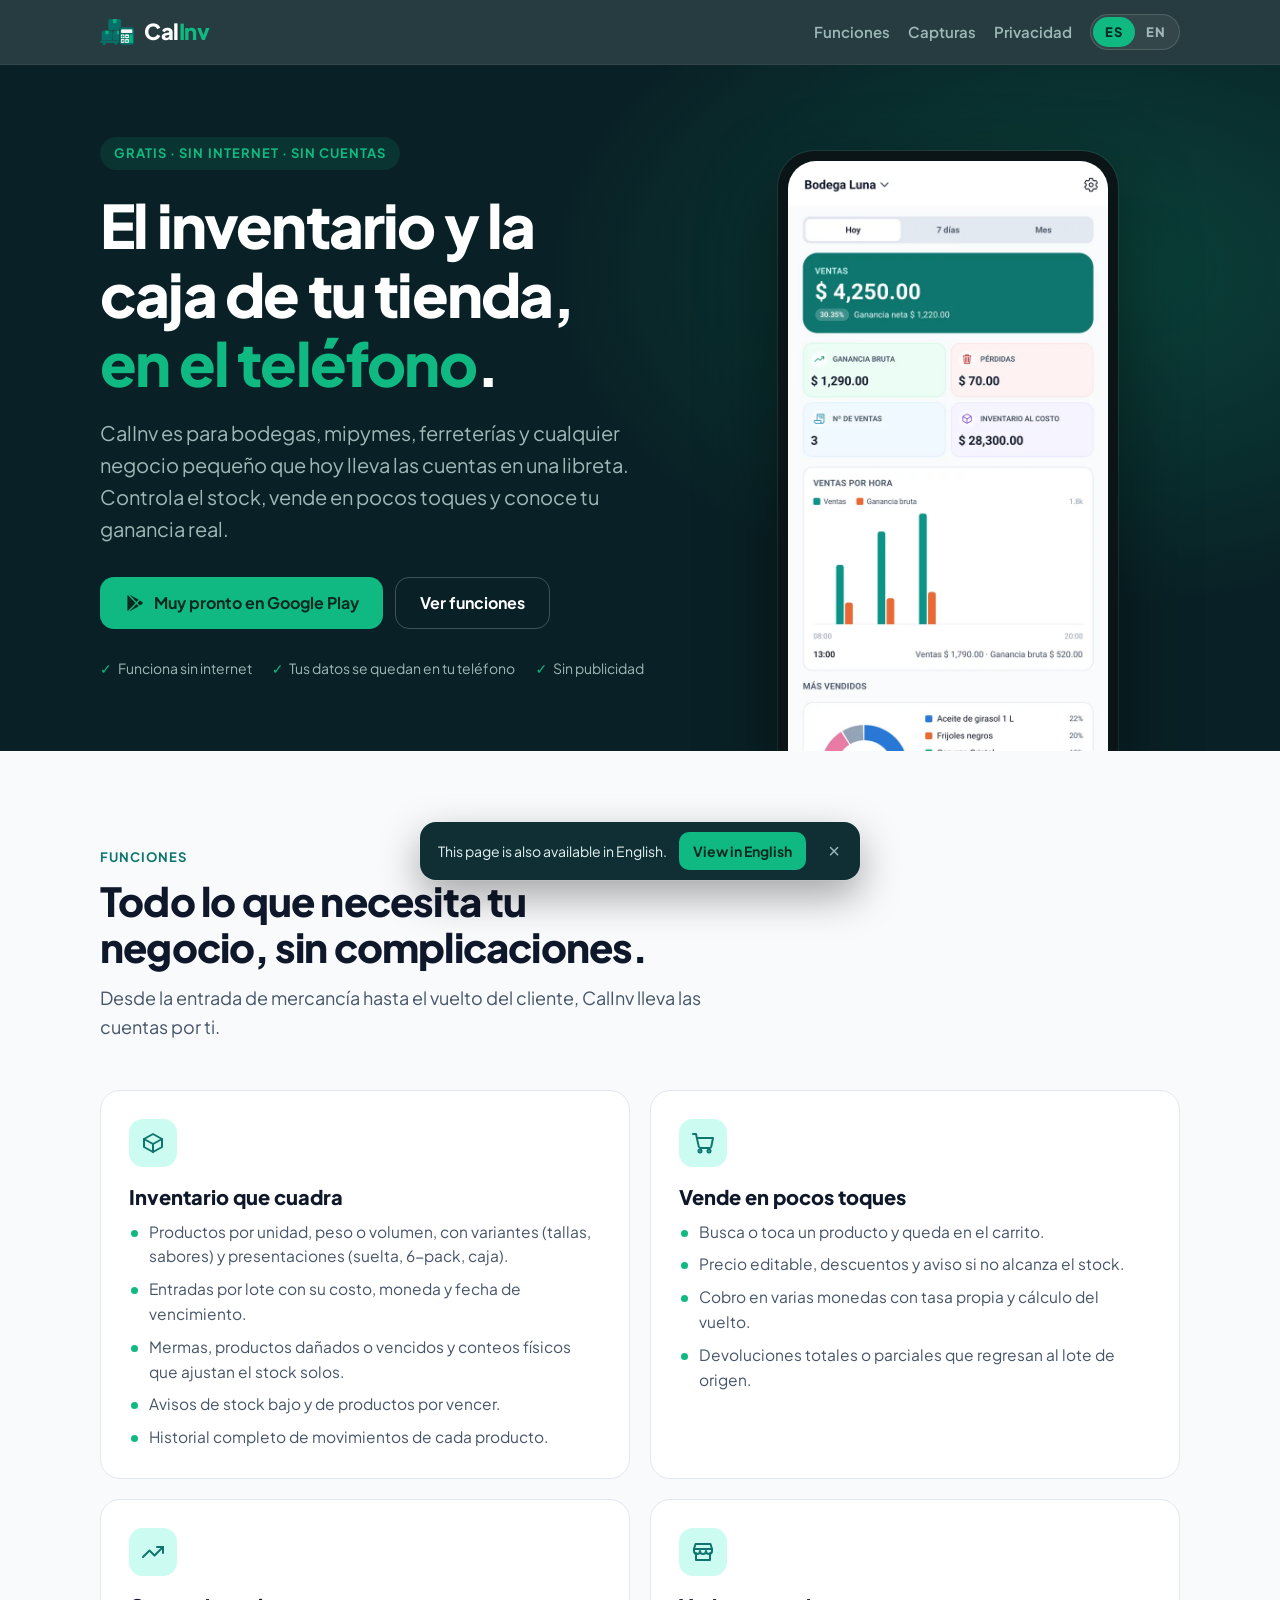
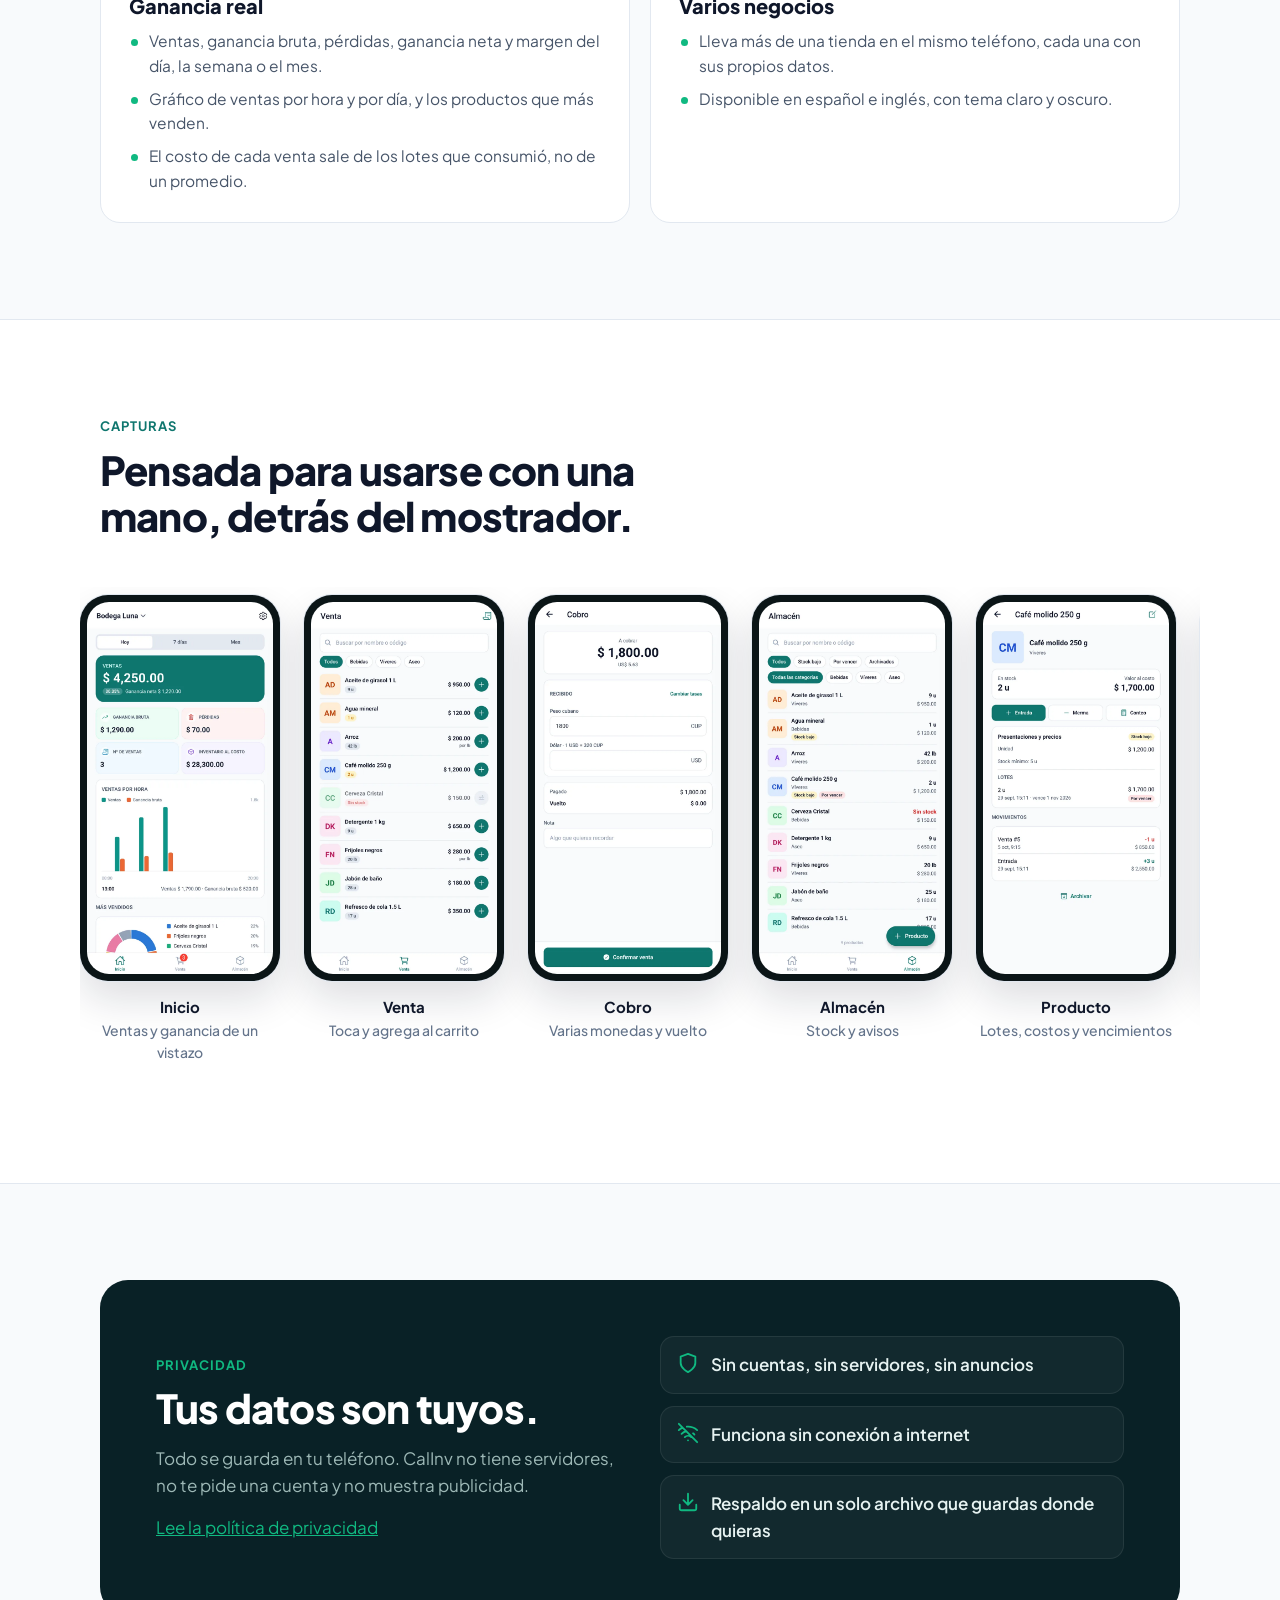
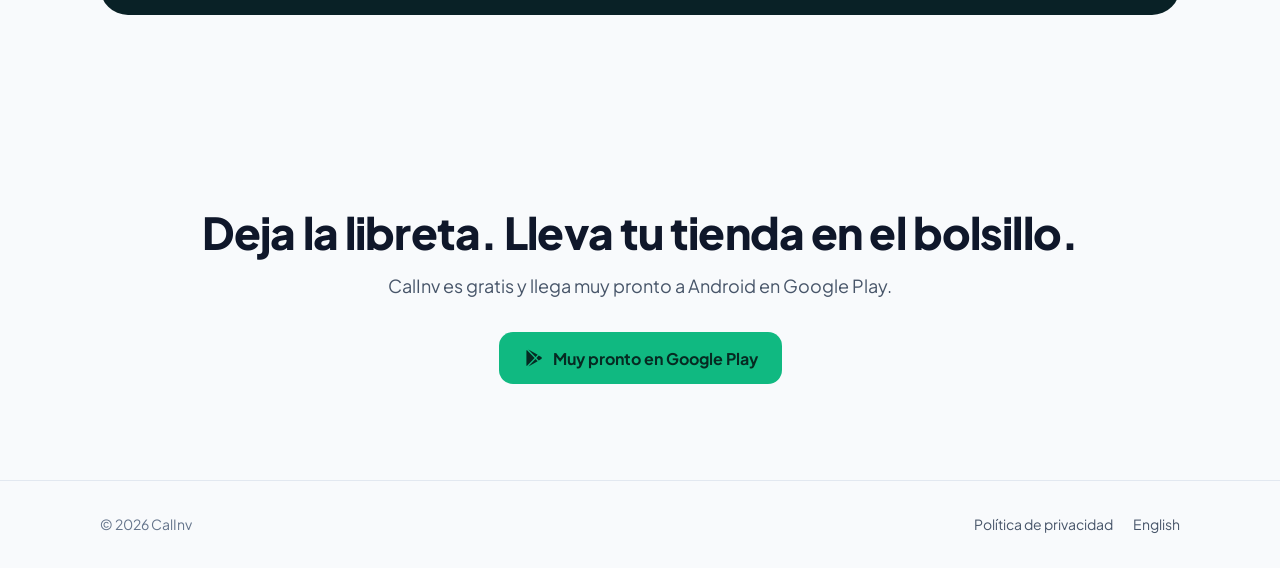
==== index.html @ 4c0c3eff "CalInv landing page (es/en + privacy policy)" ====
<!doctype html>
<html lang="es-419">
<head>
  <meta charset="utf-8">
  <meta name="viewport" content="width=device-width, initial-scale=1">
  <title>CalInv: inventario y ventas para tu tienda, sin internet</title>
  <meta name="description" content="Controla el inventario y las ventas de tu tienda desde el teléfono, sin internet. Para bodegas, mipymes, ferreterías y negocios pequeños. Gratis, muy pronto en Google Play.">
  <link rel="canonical" href="/">
  <link rel="alternate" hreflang="es" href="/">
  <link rel="alternate" hreflang="en" href="/en">
  <link rel="alternate" hreflang="x-default" href="/">
  <meta name="theme-color" content="#092126">
  <link rel="icon" href="/favicon.png" type="image/png">
  <link rel="apple-touch-icon" href="/assets/apple-touch-icon.png">
  <meta property="og:type" content="website">
  <meta property="og:title" content="CalInv: inventario y ventas">
  <meta property="og:description" content="El inventario y la caja de tu tienda, en el teléfono y sin internet.">
  <meta property="og:image" content="/assets/og.png">
  <meta property="og:locale" content="es_419">
  <meta name="twitter:card" content="summary_large_image">
  <link rel="preconnect" href="https://fonts.googleapis.com">
  <link rel="preconnect" href="https://fonts.gstatic.com" crossorigin>
  <link href="https://fonts.googleapis.com/css2?family=Plus+Jakarta+Sans:wght@400;500;600;700;800&display=swap" rel="stylesheet">
  <link rel="stylesheet" href="/styles.css">
  <script src="/lang.js" defer></script>
</head>
<body>
  <header class="site-header">
    <div class="wrap">
      <a class="logo" href="/" aria-label="CalInv, inicio">
        <img src="/assets/logo-mark.png" alt="" width="34" height="34">
        <span>Cal<span class="inv">Inv</span></span>
      </a>
      <nav class="nav" aria-label="Principal">
        <a class="hide-sm" href="#funciones">Funciones</a>
        <a class="hide-sm" href="#capturas">Capturas</a>
        <a class="hide-sm" href="/privacidad">Privacidad</a>
        <div class="lang-switch" data-active="es" role="group" aria-label="Idioma">
          <a href="/" hreflang="es" lang="es" aria-current="page" title="Español">ES</a>
          <a href="/en" hreflang="en" lang="en" title="English">EN</a>
        </div>
      </nav>
    </div>
  </header>

  <main>
    <div class="hero">
      <div class="wrap">
        <div>
          <span class="eyebrow">Gratis · Sin internet · Sin cuentas</span>
          <h1>El inventario y la caja de tu tienda, <em>en el teléfono</em>.</h1>
          <p class="lead">CalInv es para bodegas, mipymes, ferreterías y cualquier negocio pequeño que hoy lleva las cuentas en una libreta. Controla el stock, vende en pocos toques y conoce tu ganancia real.</p>
          <div class="cta-row">
            <!-- Cuando la app esté en producción, cambia este span por:
             <a class="btn btn-primary" href="https://play.google.com/store/apps/details?id=com.calinv.app&amp;hl=es_419"> ... Descargar en Google Play</a> -->
            <span class="btn btn-primary is-soon" aria-disabled="true">
              <svg viewBox="0 0 24 24" fill="currentColor" aria-hidden="true"><path d="M4.6 2.3c-.3.3-.5.8-.5 1.4v16.6c0 .6.2 1.1.5 1.4l9.3-9.7-9.3-9.7Zm10.4 10.8 2.6 2.7-11.1 6.4 8.5-9.1Zm3.9-4 3 1.7c.9.5.9 1.9 0 2.4l-3 1.7-2.8-2.9 2.8-2.9ZM6.5 1.8l11.1 6.4-2.6 2.7-8.5-9.1Z"/></svg>
              Muy pronto en Google Play
            </span>
            <a class="btn btn-ghost" href="#funciones">Ver funciones</a>
          </div>
          <ul class="trust">
            <li>Funciona sin internet</li>
            <li>Tus datos se quedan en tu teléfono</li>
            <li>Sin publicidad</li>
          </ul>
        </div>
        <div class="hero-phone">
          <div class="phone">
            <img src="/assets/screens/1-inicio.webp" width="672" height="1344" alt="Pantalla de inicio de CalInv con ventas del día, ganancia neta, pérdidas y gráfico de ventas por hora" fetchpriority="high">
          </div>
        </div>
      </div>
    </div>

    <section id="funciones">
      <div class="wrap">
        <div class="section-head">
          <div class="kicker">Funciones</div>
          <h2>Todo lo que necesita tu negocio, sin complicaciones.</h2>
          <p>Desde la entrada de mercancía hasta el vuelto del cliente, CalInv lleva las cuentas por ti.</p>
        </div>
        <div class="features">
          <article class="feature">
            <div class="icon"><svg viewBox="0 0 24 24" fill="none" stroke="currentColor" stroke-width="2" stroke-linecap="round" stroke-linejoin="round" aria-hidden="true"><path d="M21 8 12 3 3 8v8l9 5 9-5V8Z"/><path d="m3 8 9 5 9-5M12 13v8"/></svg></div>
            <h3>Inventario que cuadra</h3>
            <ul>
              <li>Productos por unidad, peso o volumen, con variantes (tallas, sabores) y presentaciones (suelta, 6-pack, caja).</li>
              <li>Entradas por lote con su costo, moneda y fecha de vencimiento.</li>
              <li>Mermas, productos dañados o vencidos y conteos físicos que ajustan el stock solos.</li>
              <li>Avisos de stock bajo y de productos por vencer.</li>
              <li>Historial completo de movimientos de cada producto.</li>
            </ul>
          </article>
          <article class="feature">
            <div class="icon"><svg viewBox="0 0 24 24" fill="none" stroke="currentColor" stroke-width="2" stroke-linecap="round" stroke-linejoin="round" aria-hidden="true"><circle cx="9" cy="20" r="1.5"/><circle cx="18" cy="20" r="1.5"/><path d="M2 3h3l2.7 12.4a2 2 0 0 0 2 1.6h8.6a2 2 0 0 0 2-1.5L22 7H6"/></svg></div>
            <h3>Vende en pocos toques</h3>
            <ul>
              <li>Busca o toca un producto y queda en el carrito.</li>
              <li>Precio editable, descuentos y aviso si no alcanza el stock.</li>
              <li>Cobro en varias monedas con tasa propia y cálculo del vuelto.</li>
              <li>Devoluciones totales o parciales que regresan al lote de origen.</li>
            </ul>
          </article>
          <article class="feature">
            <div class="icon"><svg viewBox="0 0 24 24" fill="none" stroke="currentColor" stroke-width="2" stroke-linecap="round" stroke-linejoin="round" aria-hidden="true"><path d="m22 7-8.5 8.5-5-5L2 17"/><path d="M16 7h6v6"/></svg></div>
            <h3>Ganancia real</h3>
            <ul>
              <li>Ventas, ganancia bruta, pérdidas, ganancia neta y margen del día, la semana o el mes.</li>
              <li>Gráfico de ventas por hora y por día, y los productos que más venden.</li>
              <li>El costo de cada venta sale de los lotes que consumió, no de un promedio.</li>
            </ul>
          </article>
          <article class="feature">
            <div class="icon"><svg viewBox="0 0 24 24" fill="none" stroke="currentColor" stroke-width="2" stroke-linecap="round" stroke-linejoin="round" aria-hidden="true"><path d="M3 9 4.5 4h15L21 9"/><path d="M3 9h18v2a3 3 0 0 1-6 0 3 3 0 0 1-6 0 3 3 0 0 1-6 0V9Z"/><path d="M5 13v7h14v-7"/></svg></div>
            <h3>Varios negocios</h3>
            <ul>
              <li>Lleva más de una tienda en el mismo teléfono, cada una con sus propios datos.</li>
              <li>Disponible en español e inglés, con tema claro y oscuro.</li>
            </ul>
          </article>
        </div>
      </div>
    </section>

    <section id="capturas" class="screens-section">
      <div class="wrap">
        <div class="section-head">
          <div class="kicker">Capturas</div>
          <h2>Pensada para usarse con una mano, detrás del mostrador.</h2>
        </div>
        <div class="screens" tabindex="0" aria-label="Capturas de la app">
          <figure><div class="phone"><img src="/assets/screens/1-inicio.webp" width="672" height="1344" loading="lazy" alt="Resumen del día con ventas y ganancia"></div><figcaption>Inicio<span>Ventas y ganancia de un vistazo</span></figcaption></figure>
          <figure><div class="phone"><img src="/assets/screens/2-venta.webp" width="672" height="1344" loading="lazy" alt="Pantalla de venta con productos y carrito"></div><figcaption>Venta<span>Toca y agrega al carrito</span></figcaption></figure>
          <figure><div class="phone"><img src="/assets/screens/6-cobro.webp" width="672" height="1344" loading="lazy" alt="Cobro en varias monedas con cálculo del vuelto"></div><figcaption>Cobro<span>Varias monedas y vuelto</span></figcaption></figure>
          <figure><div class="phone"><img src="/assets/screens/4-almacen.webp" width="672" height="1344" loading="lazy" alt="Almacén con la lista de productos y su stock"></div><figcaption>Almacén<span>Stock y avisos</span></figcaption></figure>
          <figure><div class="phone"><img src="/assets/screens/5-producto.webp" width="672" height="1344" loading="lazy" alt="Detalle de un producto con lotes y movimientos"></div><figcaption>Producto<span>Lotes, costos y vencimientos</span></figcaption></figure>
          <figure><div class="phone"><img src="/assets/screens/3-historial.webp" width="672" height="1344" loading="lazy" alt="Historial de ventas"></div><figcaption>Historial<span>Cada venta y devolución</span></figcaption></figure>
        </div>
      </div>
    </section>

    <section id="datos">
      <div class="wrap">
        <div class="privacy-band">
          <div>
            <div class="kicker" style="color: var(--accent)">Privacidad</div>
            <h2>Tus datos son tuyos.</h2>
            <p>Todo se guarda en tu teléfono. CalInv no tiene servidores, no te pide una cuenta y no muestra publicidad.</p>
            <p><a href="/privacidad" style="color: var(--accent)">Lee la política de privacidad</a></p>
          </div>
          <ul>
            <li><svg viewBox="0 0 24 24" fill="none" stroke="currentColor" stroke-width="2" stroke-linecap="round" stroke-linejoin="round" aria-hidden="true"><path d="M12 22s8-4 8-10V5l-8-3-8 3v7c0 6 8 10 8 10Z"/></svg>Sin cuentas, sin servidores, sin anuncios</li>
            <li><svg viewBox="0 0 24 24" fill="none" stroke="currentColor" stroke-width="2" stroke-linecap="round" stroke-linejoin="round" aria-hidden="true"><path d="M2 2l20 20M8.5 16.5a5 5 0 0 1 7 0M2 8.8a15 15 0 0 1 4.2-2.6M10.7 5.1A15 15 0 0 1 22 8.8M5 12.9a10 10 0 0 1 5.2-2.8M17.5 12.4a10 10 0 0 1 1.5 1.3M12 20h.01"/></svg>Funciona sin conexión a internet</li>
            <li><svg viewBox="0 0 24 24" fill="none" stroke="currentColor" stroke-width="2" stroke-linecap="round" stroke-linejoin="round" aria-hidden="true"><path d="M21 15v4a2 2 0 0 1-2 2H5a2 2 0 0 1-2-2v-4M7 10l5 5 5-5M12 15V3"/></svg>Respaldo en un solo archivo que guardas donde quieras</li>
          </ul>
        </div>
      </div>
    </section>

    <section class="final">
      <div class="wrap">
        <h2>Deja la libreta. Lleva tu tienda en el bolsillo.</h2>
        <p>CalInv es gratis y llega muy pronto a Android en Google Play.</p>
        <div class="cta-row">
          <!-- Cuando la app esté en producción, cambia este span por:
             <a class="btn btn-primary" href="https://play.google.com/store/apps/details?id=com.calinv.app&amp;hl=es_419"> ... Descargar en Google Play</a> -->
            <span class="btn btn-primary is-soon" aria-disabled="true">
            <svg viewBox="0 0 24 24" fill="currentColor" aria-hidden="true"><path d="M4.6 2.3c-.3.3-.5.8-.5 1.4v16.6c0 .6.2 1.1.5 1.4l9.3-9.7-9.3-9.7Zm10.4 10.8 2.6 2.7-11.1 6.4 8.5-9.1Zm3.9-4 3 1.7c.9.5.9 1.9 0 2.4l-3 1.7-2.8-2.9 2.8-2.9ZM6.5 1.8l11.1 6.4-2.6 2.7-8.5-9.1Z"/></svg>
            Muy pronto en Google Play
          </span>
        </div>
      </div>
    </section>
  </main>

  <footer class="site-footer">
    <div class="wrap">
      <span>© 2026 CalInv</span>
      <nav aria-label="Pie de página">
        <a href="/privacidad">Política de privacidad</a>
        <a href="/en" hreflang="en" lang="en">English</a>
      </nav>
    </div>
  </footer>
</body>
</html>
---- styles.css ----
:root {
  --brand: #0f766e;
  --brand-strong: #115e59;
  --brand-soft: #ccfbf1;
  --accent: #10b981;
  --ink: #0f172a;
  --ink-soft: #475569;
  --ink-muted: #64748b;
  --paper: #f8fafc;
  --card: #ffffff;
  --line: #e2e8f0;
  --hero-bg: #092126;
  --hero-ink: #e6f2f1;
  --hero-soft: #9db8b6;
  --radius: 20px;
  --max: 1120px;
  color-scheme: light dark;
}

@media (prefers-color-scheme: dark) {
  :root {
    --brand: #2dd4bf;
    --brand-strong: #5eead4;
    --brand-soft: #0f2f35;
    --ink: #e6f2f1;
    --ink-soft: #9db8b6;
    --ink-muted: #7f9c9a;
    --paper: #092126;
    --card: #0f2f35;
    --line: #1e4a52;
    --hero-bg: #061719;
  }
}

*,
*::before,
*::after {
  box-sizing: border-box;
}

html {
  -webkit-text-size-adjust: 100%;
  scroll-behavior: smooth;
}

body {
  margin: 0;
  font-family: "Plus Jakarta Sans", system-ui, -apple-system, "Segoe UI", Roboto, sans-serif;
  font-size: 17px;
  line-height: 1.6;
  color: var(--ink);
  background: var(--paper);
  -webkit-font-smoothing: antialiased;
}

img {
  max-width: 100%;
  display: block;
}

a {
  color: var(--brand);
}

h1,
h2,
h3 {
  line-height: 1.15;
  text-wrap: balance;
  margin: 0;
}

p {
  text-wrap: pretty;
}

.wrap {
  width: 100%;
  max-width: var(--max);
  margin: 0 auto;
  padding: 0 20px;
}

/* Header */
.site-header {
  position: sticky;
  top: 0;
  z-index: 10;
  background: color-mix(in srgb, var(--hero-bg) 88%, transparent);
  backdrop-filter: blur(12px);
  -webkit-backdrop-filter: blur(12px);
  border-bottom: 1px solid rgb(255 255 255 / 0.06);
}

.site-header .wrap {
  display: flex;
  align-items: center;
  justify-content: space-between;
  height: 64px;
}

.logo {
  display: inline-flex;
  align-items: center;
  gap: 10px;
  text-decoration: none;
  font-weight: 800;
  font-size: 22px;
  letter-spacing: -0.02em;
  color: #fff;
}

.logo img {
  width: 34px;
  height: 34px;
}

.logo .inv {
  color: var(--accent);
}

.nav {
  display: flex;
  align-items: center;
  gap: 18px;
}

.nav a {
  color: var(--hero-soft);
  text-decoration: none;
  font-size: 15px;
  font-weight: 600;
}

.nav a:hover {
  color: #fff;
}

/* Language switch: segmented pill with a sliding thumb */
.lang-switch {
  position: relative;
  display: inline-grid;
  grid-template-columns: 1fr 1fr;
  padding: 3px;
  border-radius: 999px;
  background: rgb(255 255 255 / 0.06);
  box-shadow: inset 0 0 0 1px rgb(255 255 255 / 0.14);
  isolation: isolate;
}

.lang-switch::before {
  content: "";
  position: absolute;
  z-index: -1;
  top: 3px;
  bottom: 3px;
  left: 3px;
  width: calc(50% - 3px);
  border-radius: 999px;
  background: var(--accent);
  transition: transform 0.22s cubic-bezier(0.3, 0.7, 0.2, 1);
}

.lang-switch[data-active="en"]::before {
  transform: translateX(100%);
}

.nav .lang-switch a {
  min-width: 42px;
  padding: 5px 10px;
  text-align: center;
  font-size: 13px;
  font-weight: 800;
  letter-spacing: 0.04em;
  color: var(--hero-soft);
  border-radius: 999px;
  transition: color 0.22s ease;
}

.nav .lang-switch a:hover {
  color: #fff;
}

.lang-switch[data-active="es"] a[hreflang="es"],
.lang-switch[data-active="en"] a[hreflang="en"] {
  color: #062a22;
}

/* Smooth cross-page swap in browsers with View Transitions */
@view-transition {
  navigation: auto;
}

.site-header {
  view-transition-name: site-header;
}

/* Suggests the other language once */
.lang-toast {
  position: fixed;
  z-index: 20;
  left: 50%;
  bottom: 20px;
  display: flex;
  align-items: center;
  gap: 12px;
  max-width: calc(100vw - 32px);
  padding: 10px 10px 10px 18px;
  border-radius: 16px;
  background: #0f2f35;
  color: #e6f2f1;
  font-size: 14px;
  box-shadow: 0 0 0 1px rgb(255 255 255 / 0.1), 0 16px 40px rgb(0 0 0 / 0.35);
  opacity: 0;
  transform: translate(-50%, 12px);
  transition: opacity 0.25s ease, transform 0.25s ease;
}

.lang-toast.is-visible {
  opacity: 1;
  transform: translate(-50%, 0);
}

.lang-toast-go {
  flex: none;
  padding: 8px 14px;
  border-radius: 10px;
  background: var(--accent);
  color: #062a22;
  font-weight: 700;
  text-decoration: none;
}

.lang-toast-close {
  flex: none;
  width: 32px;
  height: 32px;
  border: 0;
  border-radius: 8px;
  background: transparent;
  color: #9db8b6;
  font-size: 20px;
  line-height: 1;
  cursor: pointer;
}

.lang-toast-close:hover {
  background: rgb(255 255 255 / 0.08);
  color: #fff;
}

@media (max-width: 480px) {
  .lang-toast span {
    display: none;
  }
}

@media (max-width: 640px) {
  .nav .hide-sm {
    display: none;
  }
}

/* Buttons */
.btn {
  display: inline-flex;
  align-items: center;
  gap: 10px;
  min-height: 52px;
  padding: 0 24px;
  border-radius: 14px;
  font-weight: 700;
  font-size: 16px;
  text-decoration: none;
  transition: transform 0.15s ease, background-color 0.15s ease;
}

.btn:active {
  transform: scale(0.97);
}

.btn-primary {
  background: var(--accent);
  color: #062a22;
}

.btn-primary:hover {
  background: #34d399;
}

.btn.is-soon {
  cursor: default;
}

.btn.is-soon:hover {
  background: var(--accent);
}

.btn.is-soon:active {
  transform: none;
}

.btn-ghost {
  color: #fff;
  border: 1px solid rgb(255 255 255 / 0.22);
}

.btn-ghost:hover {
  background: rgb(255 255 255 / 0.06);
}

.btn svg {
  width: 20px;
  height: 20px;
  flex: none;
}

/* Hero */
.hero {
  background:
    radial-gradient(60% 70% at 85% 30%, rgb(16 185 129 / 0.22), transparent 70%),
    var(--hero-bg);
  color: var(--hero-ink);
  overflow: hidden;
}

.hero .wrap {
  display: grid;
  grid-template-columns: 1.1fr 0.9fr;
  gap: 48px;
  align-items: center;
  padding-top: 72px;
  padding-bottom: 0;
}

.eyebrow {
  display: inline-block;
  font-size: 13px;
  font-weight: 700;
  letter-spacing: 0.08em;
  text-transform: uppercase;
  color: var(--accent);
  background: rgb(16 185 129 / 0.12);
  border-radius: 999px;
  padding: 6px 14px;
  margin-bottom: 20px;
}

.hero h1 {
  font-size: clamp(36px, 6vw, 60px);
  font-weight: 800;
  letter-spacing: -0.03em;
  color: #fff;
}

.hero h1 em {
  font-style: normal;
  color: var(--accent);
}

.hero .lead {
  font-size: clamp(17px, 2.2vw, 20px);
  color: var(--hero-soft);
  max-width: 34em;
  margin: 20px 0 32px;
}

.cta-row {
  display: flex;
  flex-wrap: wrap;
  gap: 12px;
}

.trust {
  display: flex;
  flex-wrap: wrap;
  gap: 8px 20px;
  list-style: none;
  padding: 0;
  margin: 28px 0 72px;
  font-size: 14px;
  color: var(--hero-soft);
}

.trust li::before {
  content: "✓";
  color: var(--accent);
  font-weight: 800;
  margin-right: 6px;
}

.hero-phone {
  justify-self: center;
  align-self: end;
  width: min(340px, 80vw);
  margin-bottom: -60px;
}

.phone {
  border-radius: 36px;
  padding: 10px;
  background: #0b1517;
  box-shadow:
    0 0 0 1px rgb(255 255 255 / 0.08),
    0 30px 80px rgb(0 0 0 / 0.45);
}

.phone img {
  border-radius: 28px;
  width: 100%;
  height: auto;
  aspect-ratio: 1 / 2;
  object-fit: cover;
}

@media (max-width: 860px) {
  .hero .wrap {
    grid-template-columns: 1fr;
    padding-top: 48px;
    gap: 24px;
  }

  .trust {
    margin-bottom: 24px;
  }

  .hero-phone {
    width: min(280px, 72vw);
    margin-bottom: -120px;
  }
}

/* Sections */
section {
  padding: 96px 0;
}

.section-head {
  max-width: 640px;
  margin-bottom: 48px;
}

.section-head h2 {
  font-size: clamp(28px, 4vw, 40px);
  font-weight: 800;
  letter-spacing: -0.02em;
}

.section-head p {
  color: var(--ink-soft);
  font-size: 18px;
  margin: 14px 0 0;
}

.kicker {
  font-size: 13px;
  font-weight: 700;
  letter-spacing: 0.08em;
  text-transform: uppercase;
  color: var(--brand);
  margin-bottom: 10px;
}

/* Features */
.features {
  display: grid;
  grid-template-columns: repeat(2, 1fr);
  gap: 20px;
}

@media (max-width: 760px) {
  .features {
    grid-template-columns: 1fr;
  }
}

.feature {
  background: var(--card);
  border: 1px solid var(--line);
  border-radius: var(--radius);
  padding: 28px;
}

.feature .icon {
  width: 48px;
  height: 48px;
  border-radius: 14px;
  display: grid;
  place-items: center;
  background: var(--brand-soft);
  color: var(--brand);
  margin-bottom: 18px;
}

.feature .icon svg {
  width: 24px;
  height: 24px;
}

.feature h3 {
  font-size: 20px;
  font-weight: 800;
  margin-bottom: 12px;
}

.feature ul {
  margin: 0;
  padding: 0;
  list-style: none;
  color: var(--ink-soft);
  font-size: 15.5px;
}

.feature li {
  position: relative;
  padding-left: 20px;
  margin-top: 8px;
}

.feature li::before {
  content: "";
  position: absolute;
  left: 2px;
  top: 0.65em;
  width: 7px;
  height: 7px;
  border-radius: 50%;
  background: var(--accent);
}

/* Screens */
.screens-section {
  background: var(--card);
  border-top: 1px solid var(--line);
  border-bottom: 1px solid var(--line);
}

.screens {
  display: grid;
  grid-auto-flow: column;
  grid-auto-columns: minmax(200px, 240px);
  gap: 24px;
  overflow-x: auto;
  scroll-snap-type: x mandatory;
  padding: 8px 20px 24px;
  margin: 0 -20px;
  scrollbar-width: thin;
}

.screens figure {
  margin: 0;
  scroll-snap-align: start;
}

.screens .phone {
  padding: 7px;
  border-radius: 28px;
  box-shadow: 0 0 0 1px var(--line), 0 18px 40px rgb(15 23 42 / 0.14);
}

.screens .phone img {
  border-radius: 22px;
}

.screens figcaption {
  text-align: center;
  font-weight: 700;
  font-size: 15px;
  margin-top: 14px;
}

.screens figcaption span {
  display: block;
  font-weight: 500;
  font-size: 14px;
  color: var(--ink-muted);
}

/* Privacy band */
.privacy-band {
  display: grid;
  grid-template-columns: 1fr 1fr;
  gap: 40px;
  align-items: center;
  background: var(--hero-bg);
  color: var(--hero-ink);
  border-radius: 28px;
  padding: clamp(28px, 5vw, 56px);
}

.privacy-band h2 {
  font-size: clamp(28px, 4vw, 40px);
  font-weight: 800;
  letter-spacing: -0.02em;
  color: #fff;
}

.privacy-band p {
  color: var(--hero-soft);
  margin: 14px 0 0;
}

.privacy-band ul {
  list-style: none;
  margin: 0;
  padding: 0;
  display: grid;
  gap: 12px;
}

.privacy-band li {
  display: flex;
  gap: 12px;
  align-items: flex-start;
  background: rgb(255 255 255 / 0.04);
  border: 1px solid rgb(255 255 255 / 0.08);
  border-radius: 14px;
  padding: 14px 16px;
  font-weight: 600;
}

.privacy-band li svg {
  width: 22px;
  height: 22px;
  flex: none;
  color: var(--accent);
  margin-top: 1px;
}

@media (max-width: 860px) {
  .privacy-band {
    grid-template-columns: 1fr;
  }
}

/* Final CTA */
.final {
  text-align: center;
}

.final h2 {
  font-size: clamp(28px, 4vw, 44px);
  font-weight: 800;
  letter-spacing: -0.02em;
}

.final p {
  color: var(--ink-soft);
  font-size: 18px;
  margin: 14px auto 32px;
  max-width: 32em;
}

.final .cta-row {
  justify-content: center;
}

.final .btn-ghost {
  color: var(--ink);
  border-color: var(--line);
}

.final .btn-ghost:hover {
  background: var(--card);
}

/* Footer */
.site-footer {
  border-top: 1px solid var(--line);
  padding: 32px 0;
  color: var(--ink-muted);
  font-size: 14px;
}

.site-footer .wrap {
  display: flex;
  flex-wrap: wrap;
  gap: 12px 24px;
  justify-content: space-between;
  align-items: center;
}

.site-footer nav {
  display: flex;
  flex-wrap: wrap;
  gap: 8px 20px;
}

.site-footer a {
  color: var(--ink-soft);
  text-decoration: none;
}

.site-footer a:hover {
  color: var(--brand);
}

/* Legal page */
.legal-hero {
  background: var(--hero-bg);
  color: #fff;
  padding: 56px 0 40px;
}

.legal-hero h1 {
  font-size: clamp(30px, 5vw, 44px);
  font-weight: 800;
  letter-spacing: -0.02em;
}

.legal-hero p {
  color: var(--hero-soft);
  margin: 10px 0 0;
}

.legal {
  max-width: 720px;
  padding: 48px 20px 80px;
}

.legal h2 {
  font-size: 22px;
  font-weight: 800;
  margin: 36px 0 8px;
}

.legal p,
.legal li {
  color: var(--ink-soft);
}

.legal strong {
  color: var(--ink);
}

:focus-visible {
  outline: 3px solid var(--accent);
  outline-offset: 3px;
  border-radius: 6px;
}

@media (prefers-reduced-motion: reduce) {
  html {
    scroll-behavior: auto;
  }

  .btn,
  .lang-switch::before,
  .lang-toast {
    transition: none;
  }

  @view-transition {
    navigation: none;
  }
}
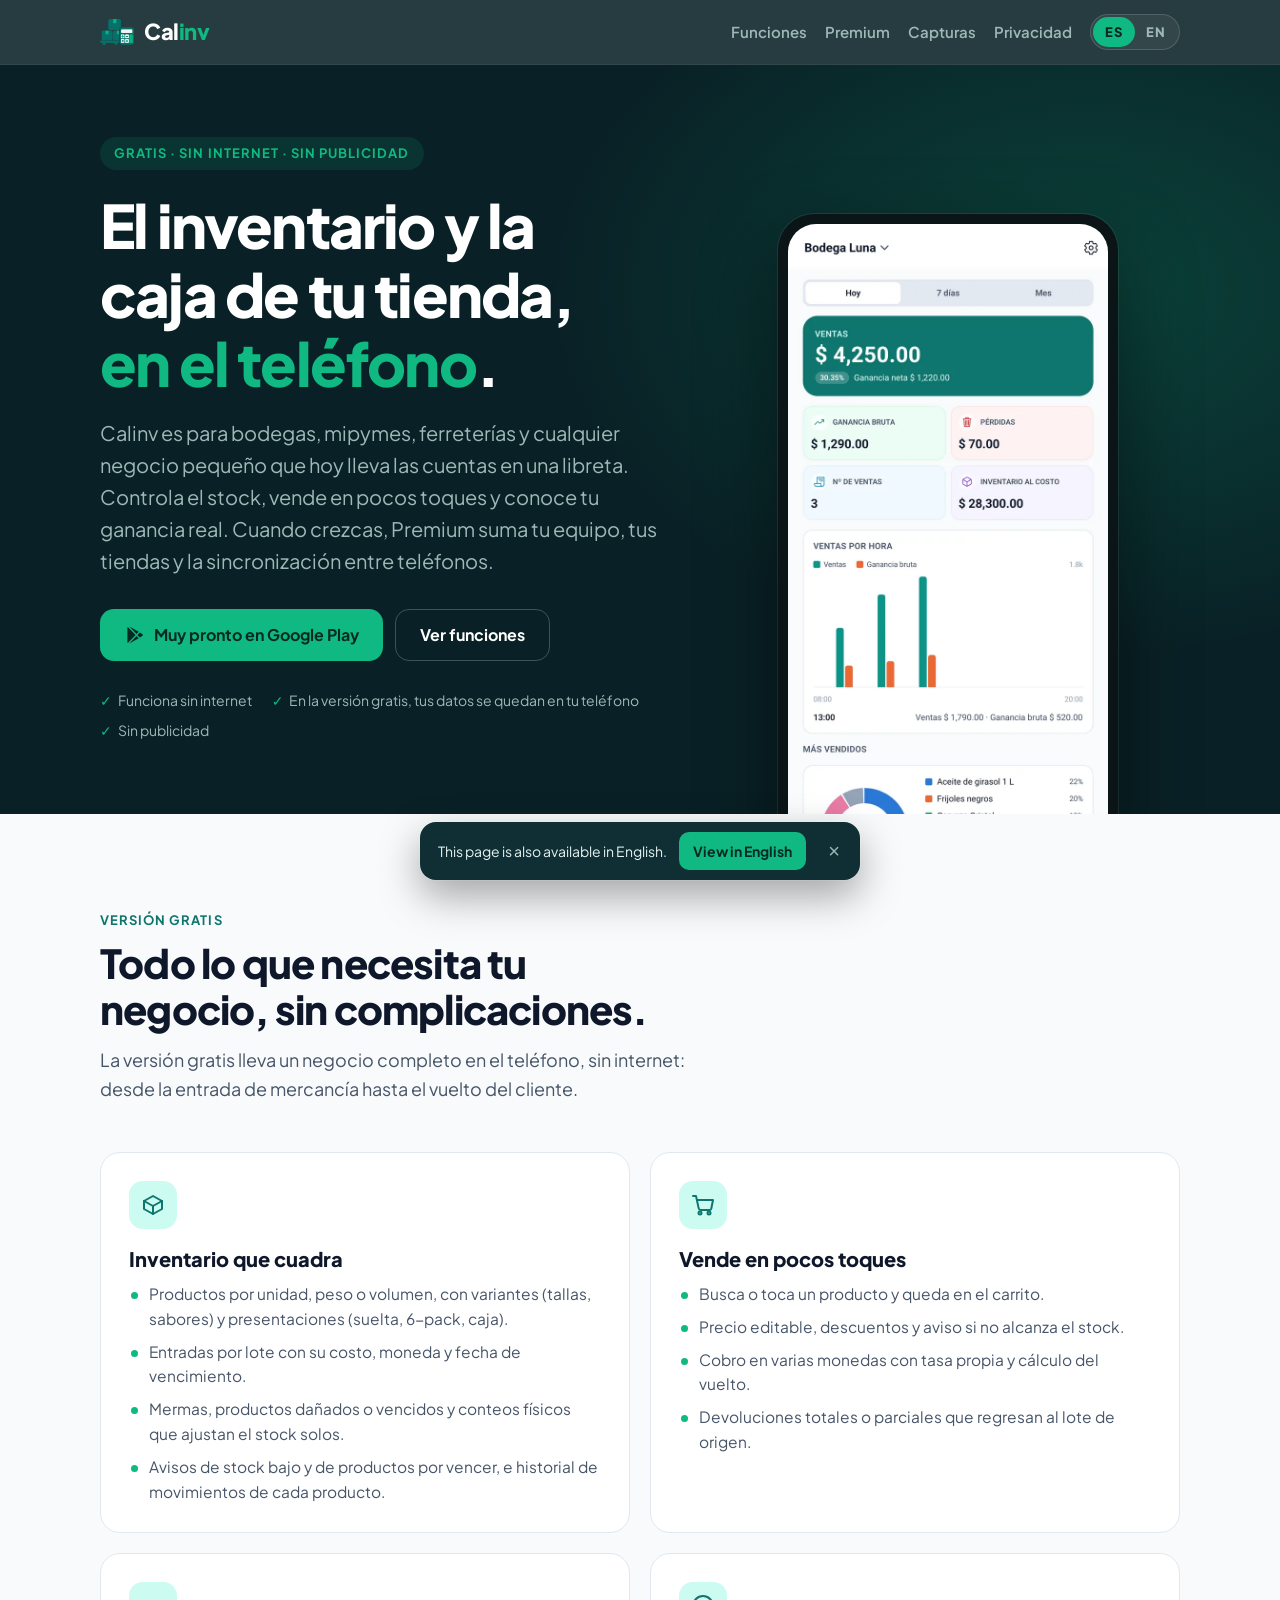
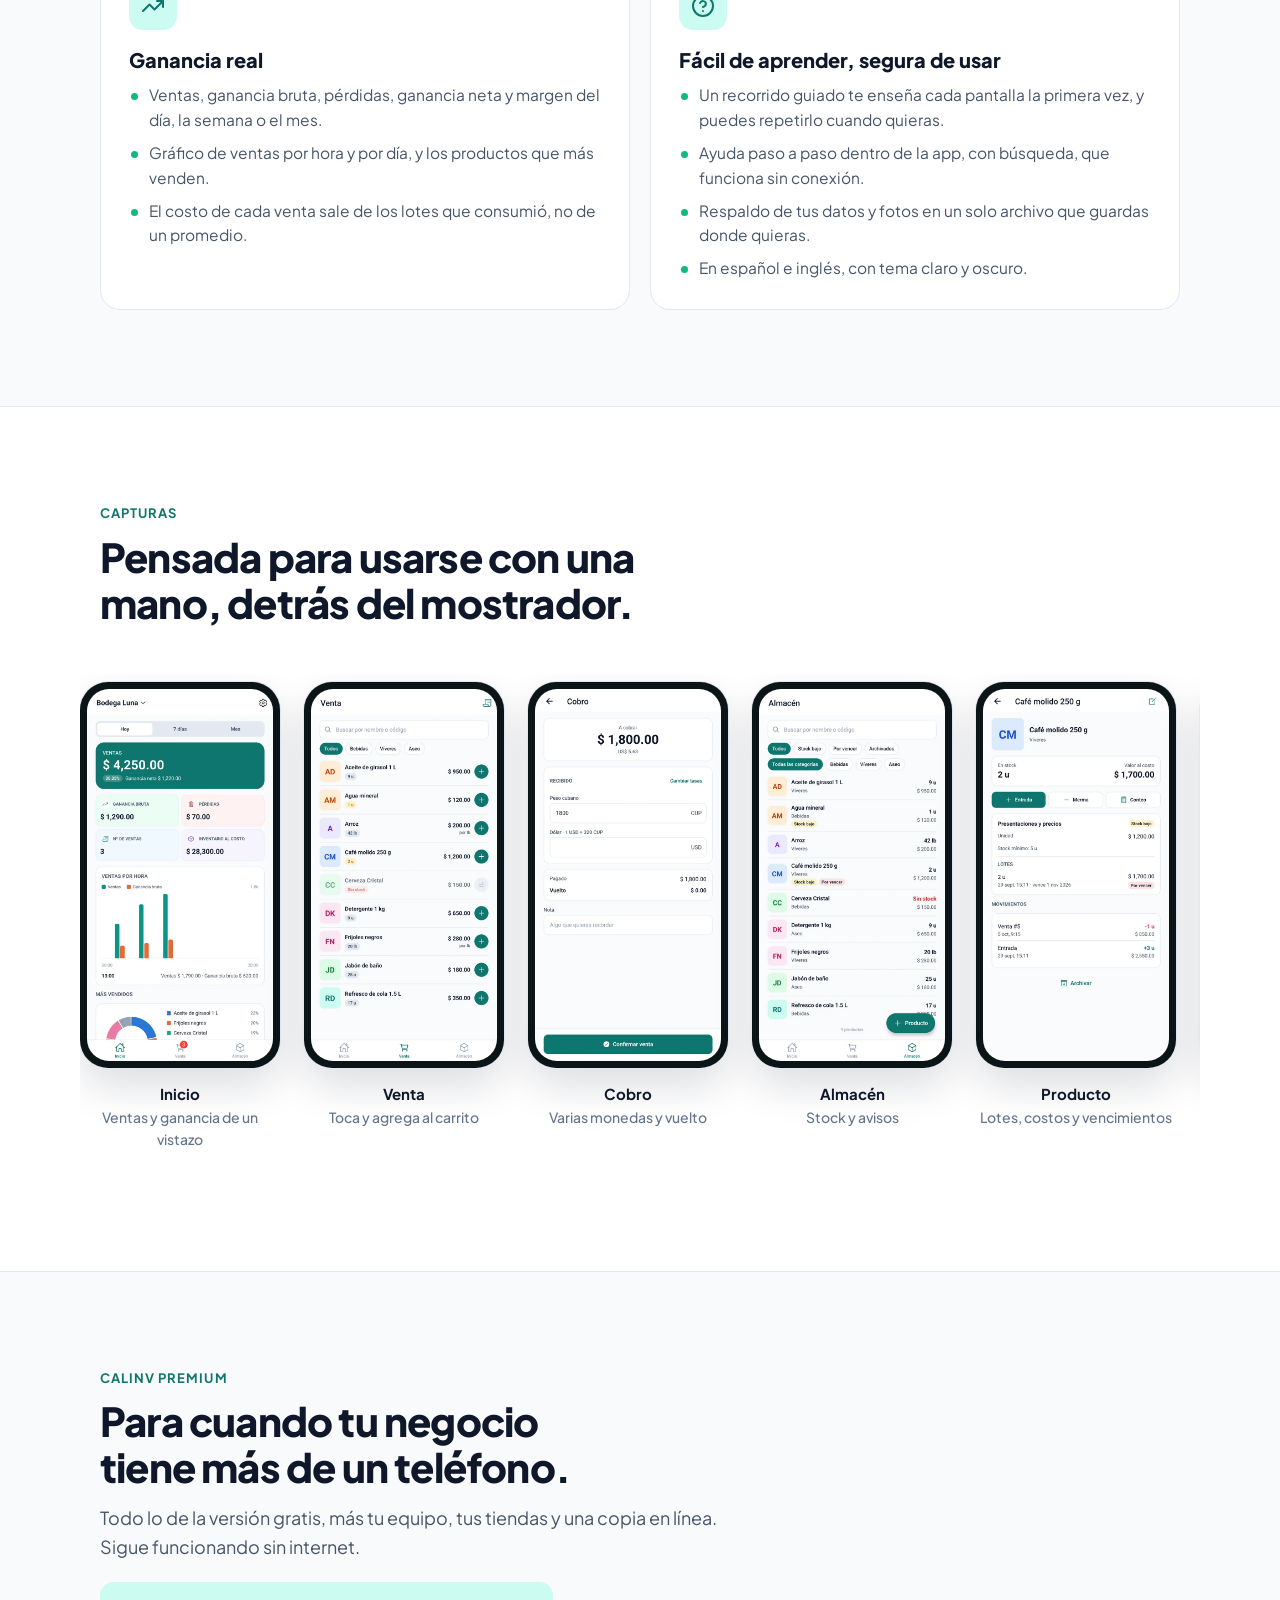
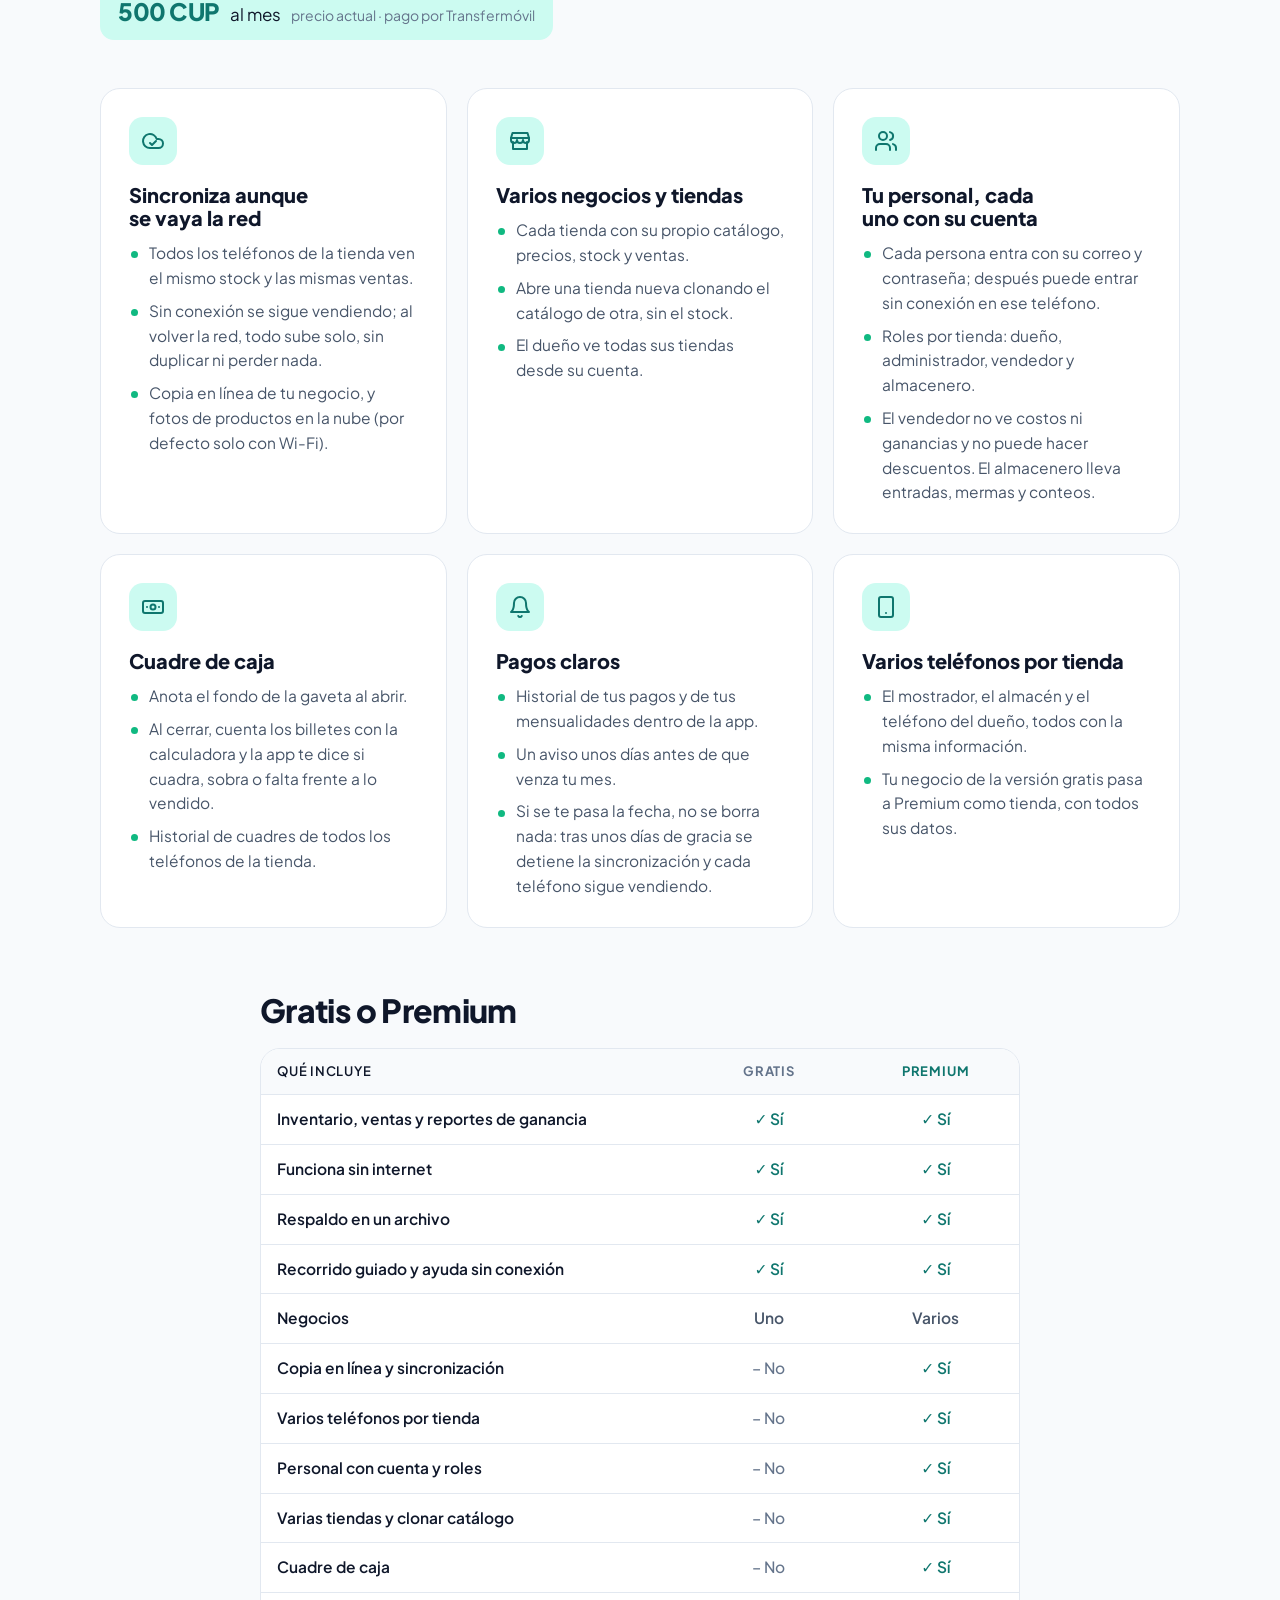
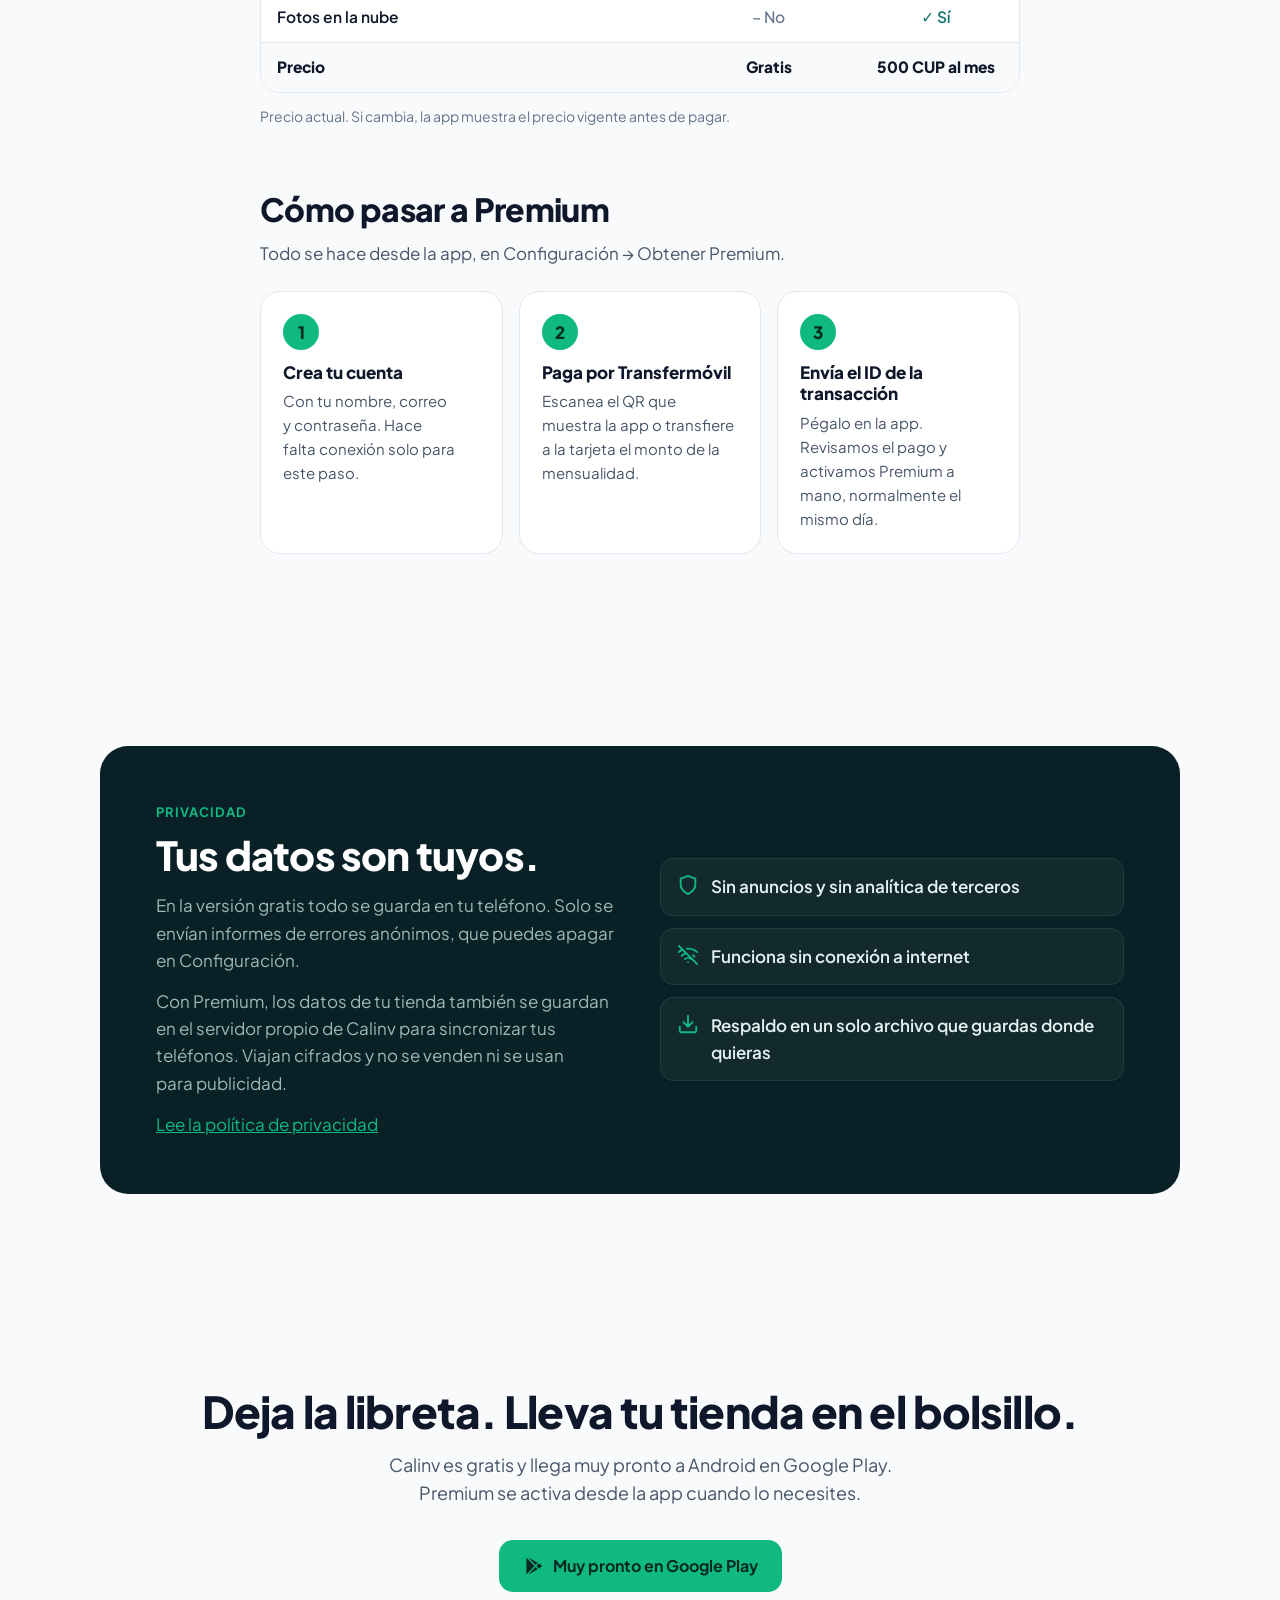
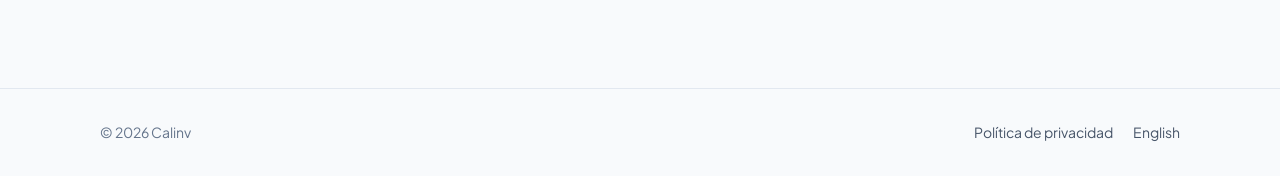
==== commit 7b92b51e: "Landing: versión gratis y Premium (500 CUP), comparación, pasos por Transfermóvil, nombre Calinv; pr" ====
--- a/index.html
+++ b/index.html
@@ -3,19 +3,20 @@
 <head>
   <meta charset="utf-8">
   <meta name="viewport" content="width=device-width, initial-scale=1">
-  <title>CalInv: inventario y ventas para tu tienda, sin internet</title>
-  <meta name="description" content="Controla el inventario y las ventas de tu tienda desde el teléfono, sin internet. Para bodegas, mipymes, ferreterías y negocios pequeños. Gratis, muy pronto en Google Play.">
-  <link rel="canonical" href="/">
-  <link rel="alternate" hreflang="es" href="/">
-  <link rel="alternate" hreflang="en" href="/en">
-  <link rel="alternate" hreflang="x-default" href="/">
+  <title>Calinv: inventario y ventas para tu tienda, sin internet</title>
+  <meta name="description" content="Controla el inventario y las ventas de tu tienda desde el teléfono, sin internet. Gratis para un negocio; con Premium, sincroniza varios teléfonos, varias tiendas, tu personal y el cuadre de caja. Muy pronto en Google Play.">
+  <link rel="canonical" href="https://calinv.vercel.app/">
+  <link rel="alternate" hreflang="es" href="https://calinv.vercel.app/">
+  <link rel="alternate" hreflang="en" href="https://calinv.vercel.app/en">
+  <link rel="alternate" hreflang="x-default" href="https://calinv.vercel.app/">
   <meta name="theme-color" content="#092126">
   <link rel="icon" href="/favicon.png" type="image/png">
   <link rel="apple-touch-icon" href="/assets/apple-touch-icon.png">
   <meta property="og:type" content="website">
-  <meta property="og:title" content="CalInv: inventario y ventas">
+  <meta property="og:url" content="https://calinv.vercel.app/">
+  <meta property="og:title" content="Calinv: inventario y ventas">
   <meta property="og:description" content="El inventario y la caja de tu tienda, en el teléfono y sin internet.">
-  <meta property="og:image" content="/assets/og.png">
+  <meta property="og:image" content="https://calinv.vercel.app/assets/og.png">
   <meta property="og:locale" content="es_419">
   <meta name="twitter:card" content="summary_large_image">
   <link rel="preconnect" href="https://fonts.googleapis.com">
@@ -27,12 +28,13 @@
 <body>
   <header class="site-header">
     <div class="wrap">
-      <a class="logo" href="/" aria-label="CalInv, inicio">
+      <a class="logo" href="/" aria-label="Calinv, inicio">
         <img src="/assets/logo-mark.png" alt="" width="34" height="34">
-        <span>Cal<span class="inv">Inv</span></span>
+        <span>Cal<span class="inv">inv</span></span>
       </a>
       <nav class="nav" aria-label="Principal">
         <a class="hide-sm" href="#funciones">Funciones</a>
+        <a class="hide-sm" href="#premium">Premium</a>
         <a class="hide-sm" href="#capturas">Capturas</a>
         <a class="hide-sm" href="/privacidad">Privacidad</a>
         <div class="lang-switch" data-active="es" role="group" aria-label="Idioma">
@@ -47,9 +49,9 @@
     <div class="hero">
       <div class="wrap">
         <div>
-          <span class="eyebrow">Gratis · Sin internet · Sin cuentas</span>
+          <span class="eyebrow">Gratis · Sin internet · Sin publicidad</span>
           <h1>El inventario y la caja de tu tienda, <em>en el teléfono</em>.</h1>
-          <p class="lead">CalInv es para bodegas, mipymes, ferreterías y cualquier negocio pequeño que hoy lleva las cuentas en una libreta. Controla el stock, vende en pocos toques y conoce tu ganancia real.</p>
+          <p class="lead">Calinv es para bodegas, mipymes, ferreterías y cualquier negocio pequeño que hoy lleva las cuentas en una libreta. Controla el stock, vende en pocos toques y conoce tu ganancia real. Cuando crezcas, Premium suma tu equipo, tus tiendas y la sincronización entre teléfonos.</p>
           <div class="cta-row">
             <!-- Cuando la app esté en producción, cambia este span por:
              <a class="btn btn-primary" href="https://play.google.com/store/apps/details?id=com.calinv.app&amp;hl=es_419"> ... Descargar en Google Play</a> -->
@@ -61,13 +63,13 @@
           </div>
           <ul class="trust">
             <li>Funciona sin internet</li>
-            <li>Tus datos se quedan en tu teléfono</li>
+            <li>En la versión gratis, tus datos se quedan en tu teléfono</li>
             <li>Sin publicidad</li>
           </ul>
         </div>
         <div class="hero-phone">
           <div class="phone">
-            <img src="/assets/screens/1-inicio.webp" width="672" height="1344" alt="Pantalla de inicio de CalInv con ventas del día, ganancia neta, pérdidas y gráfico de ventas por hora" fetchpriority="high">
+            <img src="/assets/screens/1-inicio.webp" width="672" height="1344" alt="Pantalla de inicio de Calinv con ventas del día, ganancia neta, pérdidas y gráfico de ventas por hora" fetchpriority="high">
           </div>
         </div>
       </div>
@@ -76,9 +78,9 @@
     <section id="funciones">
       <div class="wrap">
         <div class="section-head">
-          <div class="kicker">Funciones</div>
+          <div class="kicker">Versión gratis</div>
           <h2>Todo lo que necesita tu negocio, sin complicaciones.</h2>
-          <p>Desde la entrada de mercancía hasta el vuelto del cliente, CalInv lleva las cuentas por ti.</p>
+          <p>La versión gratis lleva un negocio completo en el teléfono, sin internet: desde la entrada de mercancía hasta el vuelto del cliente.</p>
         </div>
         <div class="features">
           <article class="feature">
@@ -88,8 +90,7 @@
               <li>Productos por unidad, peso o volumen, con variantes (tallas, sabores) y presentaciones (suelta, 6-pack, caja).</li>
               <li>Entradas por lote con su costo, moneda y fecha de vencimiento.</li>
               <li>Mermas, productos dañados o vencidos y conteos físicos que ajustan el stock solos.</li>
-              <li>Avisos de stock bajo y de productos por vencer.</li>
-              <li>Historial completo de movimientos de cada producto.</li>
+              <li>Avisos de stock bajo y de productos por vencer, e historial de movimientos de cada producto.</li>
             </ul>
           </article>
           <article class="feature">
@@ -112,11 +113,13 @@
             </ul>
           </article>
           <article class="feature">
-            <div class="icon"><svg viewBox="0 0 24 24" fill="none" stroke="currentColor" stroke-width="2" stroke-linecap="round" stroke-linejoin="round" aria-hidden="true"><path d="M3 9 4.5 4h15L21 9"/><path d="M3 9h18v2a3 3 0 0 1-6 0 3 3 0 0 1-6 0 3 3 0 0 1-6 0V9Z"/><path d="M5 13v7h14v-7"/></svg></div>
-            <h3>Varios negocios</h3>
-            <ul>
-              <li>Lleva más de una tienda en el mismo teléfono, cada una con sus propios datos.</li>
-              <li>Disponible en español e inglés, con tema claro y oscuro.</li>
+            <div class="icon"><svg viewBox="0 0 24 24" fill="none" stroke="currentColor" stroke-width="2" stroke-linecap="round" stroke-linejoin="round" aria-hidden="true"><circle cx="12" cy="12" r="10"/><path d="M9.1 9a3 3 0 0 1 5.8 1c0 2-3 3-3 3M12 17h.01"/></svg></div>
+            <h3>Fácil de aprender, segura de usar</h3>
+            <ul>
+              <li>Un recorrido guiado te enseña cada pantalla la primera vez, y puedes repetirlo cuando quieras.</li>
+              <li>Ayuda paso a paso dentro de la app, con búsqueda, que funciona sin conexión.</li>
+              <li>Respaldo de tus datos y fotos en un solo archivo que guardas donde quieras.</li>
+              <li>En español e inglés, con tema claro y oscuro.</li>
             </ul>
           </article>
         </div>
@@ -140,17 +143,130 @@
       </div>
     </section>
 
+    <section id="premium">
+      <div class="wrap">
+        <div class="section-head">
+          <div class="kicker">Calinv Premium</div>
+          <h2>Para cuando tu negocio tiene más de un teléfono.</h2>
+          <p>Todo lo de la versión gratis, más tu equipo, tus tiendas y una copia en línea. Sigue funcionando sin internet.</p>
+          <p class="price-tag"><strong>500 CUP</strong> al mes <span>precio actual · pago por Transfermóvil</span></p>
+        </div>
+        <div class="features features-3">
+          <article class="feature">
+            <div class="icon"><svg viewBox="0 0 24 24" fill="none" stroke="currentColor" stroke-width="2" stroke-linecap="round" stroke-linejoin="round" aria-hidden="true"><path d="M17.5 19H9a7 7 0 1 1 6.7-9h1.8a4.5 4.5 0 1 1 0 9Z"/><path d="m9 14 2 2 4-4"/></svg></div>
+            <h3>Sincroniza aunque se vaya la red</h3>
+            <ul>
+              <li>Todos los teléfonos de la tienda ven el mismo stock y las mismas ventas.</li>
+              <li>Sin conexión se sigue vendiendo; al volver la red, todo sube solo, sin duplicar ni perder nada.</li>
+              <li>Copia en línea de tu negocio, y fotos de productos en la nube (por defecto solo con Wi-Fi).</li>
+            </ul>
+          </article>
+          <article class="feature">
+            <div class="icon"><svg viewBox="0 0 24 24" fill="none" stroke="currentColor" stroke-width="2" stroke-linecap="round" stroke-linejoin="round" aria-hidden="true"><path d="M3 9 4.5 4h15L21 9"/><path d="M3 9h18v2a3 3 0 0 1-6 0 3 3 0 0 1-6 0 3 3 0 0 1-6 0V9Z"/><path d="M5 13v7h14v-7"/></svg></div>
+            <h3>Varios negocios y tiendas</h3>
+            <ul>
+              <li>Cada tienda con su propio catálogo, precios, stock y ventas.</li>
+              <li>Abre una tienda nueva clonando el catálogo de otra, sin el stock.</li>
+              <li>El dueño ve todas sus tiendas desde su cuenta.</li>
+            </ul>
+          </article>
+          <article class="feature">
+            <div class="icon"><svg viewBox="0 0 24 24" fill="none" stroke="currentColor" stroke-width="2" stroke-linecap="round" stroke-linejoin="round" aria-hidden="true"><path d="M16 21v-2a4 4 0 0 0-4-4H6a4 4 0 0 0-4 4v2"/><circle cx="9" cy="7" r="4"/><path d="M22 21v-2a4 4 0 0 0-3-3.9M16 3.1a4 4 0 0 1 0 7.8"/></svg></div>
+            <h3>Tu personal, cada uno con su cuenta</h3>
+            <ul>
+              <li>Cada persona entra con su correo y contraseña; después puede entrar sin conexión en ese teléfono.</li>
+              <li>Roles por tienda: dueño, administrador, vendedor y almacenero.</li>
+              <li>El vendedor no ve costos ni ganancias y no puede hacer descuentos. El almacenero lleva entradas, mermas y conteos.</li>
+            </ul>
+          </article>
+          <article class="feature">
+            <div class="icon"><svg viewBox="0 0 24 24" fill="none" stroke="currentColor" stroke-width="2" stroke-linecap="round" stroke-linejoin="round" aria-hidden="true"><rect x="2" y="6" width="20" height="12" rx="2"/><circle cx="12" cy="12" r="2.5"/><path d="M6 12h.01M18 12h.01"/></svg></div>
+            <h3>Cuadre de caja</h3>
+            <ul>
+              <li>Anota el fondo de la gaveta al abrir.</li>
+              <li>Al cerrar, cuenta los billetes con la calculadora y la app te dice si cuadra, sobra o falta frente a lo vendido.</li>
+              <li>Historial de cuadres de todos los teléfonos de la tienda.</li>
+            </ul>
+          </article>
+          <article class="feature">
+            <div class="icon"><svg viewBox="0 0 24 24" fill="none" stroke="currentColor" stroke-width="2" stroke-linecap="round" stroke-linejoin="round" aria-hidden="true"><path d="M6 8a6 6 0 0 1 12 0c0 7 3 9 3 9H3s3-2 3-9"/><path d="M10.3 21a1.9 1.9 0 0 0 3.4 0"/></svg></div>
+            <h3>Pagos claros</h3>
+            <ul>
+              <li>Historial de tus pagos y de tus mensualidades dentro de la app.</li>
+              <li>Un aviso unos días antes de que venza tu mes.</li>
+              <li>Si se te pasa la fecha, no se borra nada: tras unos días de gracia se detiene la sincronización y cada teléfono sigue vendiendo.</li>
+            </ul>
+          </article>
+          <article class="feature">
+            <div class="icon"><svg viewBox="0 0 24 24" fill="none" stroke="currentColor" stroke-width="2" stroke-linecap="round" stroke-linejoin="round" aria-hidden="true"><rect x="5" y="2" width="14" height="20" rx="2"/><path d="M12 18h.01"/></svg></div>
+            <h3>Varios teléfonos por tienda</h3>
+            <ul>
+              <li>El mostrador, el almacén y el teléfono del dueño, todos con la misma información.</li>
+              <li>Tu negocio de la versión gratis pasa a Premium como tienda, con todos sus datos.</li>
+            </ul>
+          </article>
+        </div>
+
+        <div class="compare-wrap">
+          <h3 class="compare-title">Gratis o Premium</h3>
+          <table class="compare">
+            <thead>
+              <tr><th scope="col">Qué incluye</th><th scope="col">Gratis</th><th scope="col">Premium</th></tr>
+            </thead>
+            <tbody>
+              <tr><th scope="row">Inventario, ventas y reportes de ganancia</th><td class="yes">Sí</td><td class="yes">Sí</td></tr>
+              <tr><th scope="row">Funciona sin internet</th><td class="yes">Sí</td><td class="yes">Sí</td></tr>
+              <tr><th scope="row">Respaldo en un archivo</th><td class="yes">Sí</td><td class="yes">Sí</td></tr>
+              <tr><th scope="row">Recorrido guiado y ayuda sin conexión</th><td class="yes">Sí</td><td class="yes">Sí</td></tr>
+              <tr><th scope="row">Negocios</th><td>Uno</td><td>Varios</td></tr>
+              <tr><th scope="row">Copia en línea y sincronización</th><td class="no">No</td><td class="yes">Sí</td></tr>
+              <tr><th scope="row">Varios teléfonos por tienda</th><td class="no">No</td><td class="yes">Sí</td></tr>
+              <tr><th scope="row">Personal con cuenta y roles</th><td class="no">No</td><td class="yes">Sí</td></tr>
+              <tr><th scope="row">Varias tiendas y clonar catálogo</th><td class="no">No</td><td class="yes">Sí</td></tr>
+              <tr><th scope="row">Cuadre de caja</th><td class="no">No</td><td class="yes">Sí</td></tr>
+              <tr><th scope="row">Fotos en la nube</th><td class="no">No</td><td class="yes">Sí</td></tr>
+              <tr class="price-row"><th scope="row">Precio</th><td>Gratis</td><td>500 CUP al mes</td></tr>
+            </tbody>
+          </table>
+          <p class="compare-note">Precio actual. Si cambia, la app muestra el precio vigente antes de pagar.</p>
+        </div>
+
+        <div class="steps-head">
+          <h3>Cómo pasar a Premium</h3>
+          <p>Todo se hace desde la app, en Configuración → Obtener Premium.</p>
+        </div>
+        <ol class="steps">
+          <li>
+            <span class="step-num" aria-hidden="true">1</span>
+            <h4>Crea tu cuenta</h4>
+            <p>Con tu nombre, correo y contraseña. Hace falta conexión solo para este paso.</p>
+          </li>
+          <li>
+            <span class="step-num" aria-hidden="true">2</span>
+            <h4>Paga por Transfermóvil</h4>
+            <p>Escanea el QR que muestra la app o transfiere a la tarjeta el monto de la mensualidad.</p>
+          </li>
+          <li>
+            <span class="step-num" aria-hidden="true">3</span>
+            <h4>Envía el ID de la transacción</h4>
+            <p>Pégalo en la app. Revisamos el pago y activamos Premium a mano, normalmente el mismo día.</p>
+          </li>
+        </ol>
+      </div>
+    </section>
+
     <section id="datos">
       <div class="wrap">
         <div class="privacy-band">
           <div>
             <div class="kicker" style="color: var(--accent)">Privacidad</div>
             <h2>Tus datos son tuyos.</h2>
-            <p>Todo se guarda en tu teléfono. CalInv no tiene servidores, no te pide una cuenta y no muestra publicidad.</p>
+            <p>En la versión gratis todo se guarda en tu teléfono. Solo se envían informes de errores anónimos, que puedes apagar en Configuración.</p>
+            <p>Con Premium, los datos de tu tienda también se guardan en el servidor propio de Calinv para sincronizar tus teléfonos. Viajan cifrados y no se venden ni se usan para publicidad.</p>
             <p><a href="/privacidad" style="color: var(--accent)">Lee la política de privacidad</a></p>
           </div>
           <ul>
-            <li><svg viewBox="0 0 24 24" fill="none" stroke="currentColor" stroke-width="2" stroke-linecap="round" stroke-linejoin="round" aria-hidden="true"><path d="M12 22s8-4 8-10V5l-8-3-8 3v7c0 6 8 10 8 10Z"/></svg>Sin cuentas, sin servidores, sin anuncios</li>
+            <li><svg viewBox="0 0 24 24" fill="none" stroke="currentColor" stroke-width="2" stroke-linecap="round" stroke-linejoin="round" aria-hidden="true"><path d="M12 22s8-4 8-10V5l-8-3-8 3v7c0 6 8 10 8 10Z"/></svg>Sin anuncios y sin analítica de terceros</li>
             <li><svg viewBox="0 0 24 24" fill="none" stroke="currentColor" stroke-width="2" stroke-linecap="round" stroke-linejoin="round" aria-hidden="true"><path d="M2 2l20 20M8.5 16.5a5 5 0 0 1 7 0M2 8.8a15 15 0 0 1 4.2-2.6M10.7 5.1A15 15 0 0 1 22 8.8M5 12.9a10 10 0 0 1 5.2-2.8M17.5 12.4a10 10 0 0 1 1.5 1.3M12 20h.01"/></svg>Funciona sin conexión a internet</li>
             <li><svg viewBox="0 0 24 24" fill="none" stroke="currentColor" stroke-width="2" stroke-linecap="round" stroke-linejoin="round" aria-hidden="true"><path d="M21 15v4a2 2 0 0 1-2 2H5a2 2 0 0 1-2-2v-4M7 10l5 5 5-5M12 15V3"/></svg>Respaldo en un solo archivo que guardas donde quieras</li>
           </ul>
@@ -161,7 +277,7 @@
     <section class="final">
       <div class="wrap">
         <h2>Deja la libreta. Lleva tu tienda en el bolsillo.</h2>
-        <p>CalInv es gratis y llega muy pronto a Android en Google Play.</p>
+        <p>Calinv es gratis y llega muy pronto a Android en Google Play. Premium se activa desde la app cuando lo necesites.</p>
         <div class="cta-row">
           <!-- Cuando la app esté en producción, cambia este span por:
              <a class="btn btn-primary" href="https://play.google.com/store/apps/details?id=com.calinv.app&amp;hl=es_419"> ... Descargar en Google Play</a> -->
@@ -176,7 +292,7 @@
 
   <footer class="site-footer">
     <div class="wrap">
-      <span>© 2026 CalInv</span>
+      <span>© 2026 Calinv</span>
       <nav aria-label="Pie de página">
         <a href="/privacidad">Política de privacidad</a>
         <a href="/en" hreflang="en" lang="en">English</a>
--- a/styles.css
+++ b/styles.css
@@ -528,6 +528,220 @@
   background: var(--accent);
 }
 
+.features-3 {
+  grid-template-columns: repeat(3, 1fr);
+}
+
+@media (max-width: 1000px) {
+  .features-3 {
+    grid-template-columns: repeat(2, 1fr);
+  }
+}
+
+@media (max-width: 760px) {
+  .features-3 {
+    grid-template-columns: 1fr;
+  }
+}
+
+/* Premium */
+.section-head .price-tag {
+  display: inline-flex;
+  flex-wrap: wrap;
+  align-items: baseline;
+  gap: 4px 10px;
+  margin-top: 20px;
+  padding: 10px 18px;
+  border-radius: 14px;
+  background: var(--brand-soft);
+  color: var(--ink);
+  font-size: 17px;
+}
+
+.price-tag strong {
+  font-size: 24px;
+  font-weight: 800;
+  letter-spacing: -0.02em;
+  color: var(--brand);
+}
+
+.price-tag span {
+  font-size: 14px;
+  color: var(--ink-muted);
+}
+
+.compare-wrap {
+  max-width: 760px;
+  margin: 64px auto 0;
+}
+
+.compare-title,
+.steps-head h3 {
+  font-size: clamp(24px, 3.4vw, 32px);
+  font-weight: 800;
+  letter-spacing: -0.02em;
+  margin-bottom: 20px;
+}
+
+.compare {
+  width: 100%;
+  border-collapse: separate;
+  border-spacing: 0;
+  background: var(--card);
+  border: 1px solid var(--line);
+  border-radius: var(--radius);
+  overflow: hidden;
+  font-size: 15.5px;
+}
+
+.compare th,
+.compare td {
+  padding: 12px 16px;
+  border-bottom: 1px solid var(--line);
+  text-align: center;
+  vertical-align: middle;
+}
+
+.compare tbody tr:last-child th,
+.compare tbody tr:last-child td {
+  border-bottom: 0;
+}
+
+.compare th[scope="row"],
+.compare thead th:first-child {
+  text-align: left;
+  font-weight: 600;
+  color: var(--ink);
+}
+
+.compare thead th {
+  font-size: 13px;
+  font-weight: 700;
+  letter-spacing: 0.06em;
+  text-transform: uppercase;
+  color: var(--ink-muted);
+  background: var(--paper);
+}
+
+.compare thead th:last-child {
+  color: var(--brand);
+}
+
+.compare td {
+  width: 22%;
+  color: var(--ink-soft);
+  font-weight: 600;
+}
+
+.compare td.yes {
+  color: var(--brand);
+}
+
+.compare td.yes::before {
+  content: "✓ ";
+  font-weight: 800;
+}
+
+.compare td.no {
+  color: var(--ink-muted);
+  font-weight: 500;
+}
+
+.compare td.no::before {
+  content: "– ";
+}
+
+.compare .price-row th,
+.compare .price-row td {
+  background: var(--paper);
+  font-weight: 800;
+  color: var(--ink);
+}
+
+.compare-note {
+  font-size: 14px;
+  color: var(--ink-muted);
+  margin: 12px 0 0;
+}
+
+@media (max-width: 520px) {
+  .compare {
+    font-size: 14px;
+  }
+
+  .compare th,
+  .compare td {
+    padding: 10px 8px;
+  }
+
+  .compare th[scope="row"],
+  .compare thead th:first-child {
+    padding-left: 12px;
+  }
+
+  .compare td {
+    width: 24%;
+  }
+}
+
+.steps-head {
+  max-width: 760px;
+  margin: 64px auto 0;
+}
+
+.steps-head p {
+  color: var(--ink-soft);
+  margin: -8px 0 24px;
+}
+
+.steps {
+  list-style: none;
+  margin: 0 auto;
+  padding: 0;
+  max-width: 760px;
+  display: grid;
+  grid-template-columns: repeat(3, 1fr);
+  gap: 16px;
+}
+
+.steps li {
+  background: var(--card);
+  border: 1px solid var(--line);
+  border-radius: var(--radius);
+  padding: 22px;
+}
+
+.step-num {
+  display: grid;
+  place-items: center;
+  width: 36px;
+  height: 36px;
+  border-radius: 50%;
+  background: var(--accent);
+  color: #062a22;
+  font-weight: 800;
+  margin-bottom: 12px;
+}
+
+.steps h4 {
+  margin: 0 0 6px;
+  font-size: 17px;
+  font-weight: 800;
+  line-height: 1.25;
+}
+
+.steps p {
+  margin: 0;
+  color: var(--ink-soft);
+  font-size: 15px;
+}
+
+@media (max-width: 760px) {
+  .steps {
+    grid-template-columns: 1fr;
+  }
+}
+
 /* Screens */
 .screens-section {
   background: var(--card);
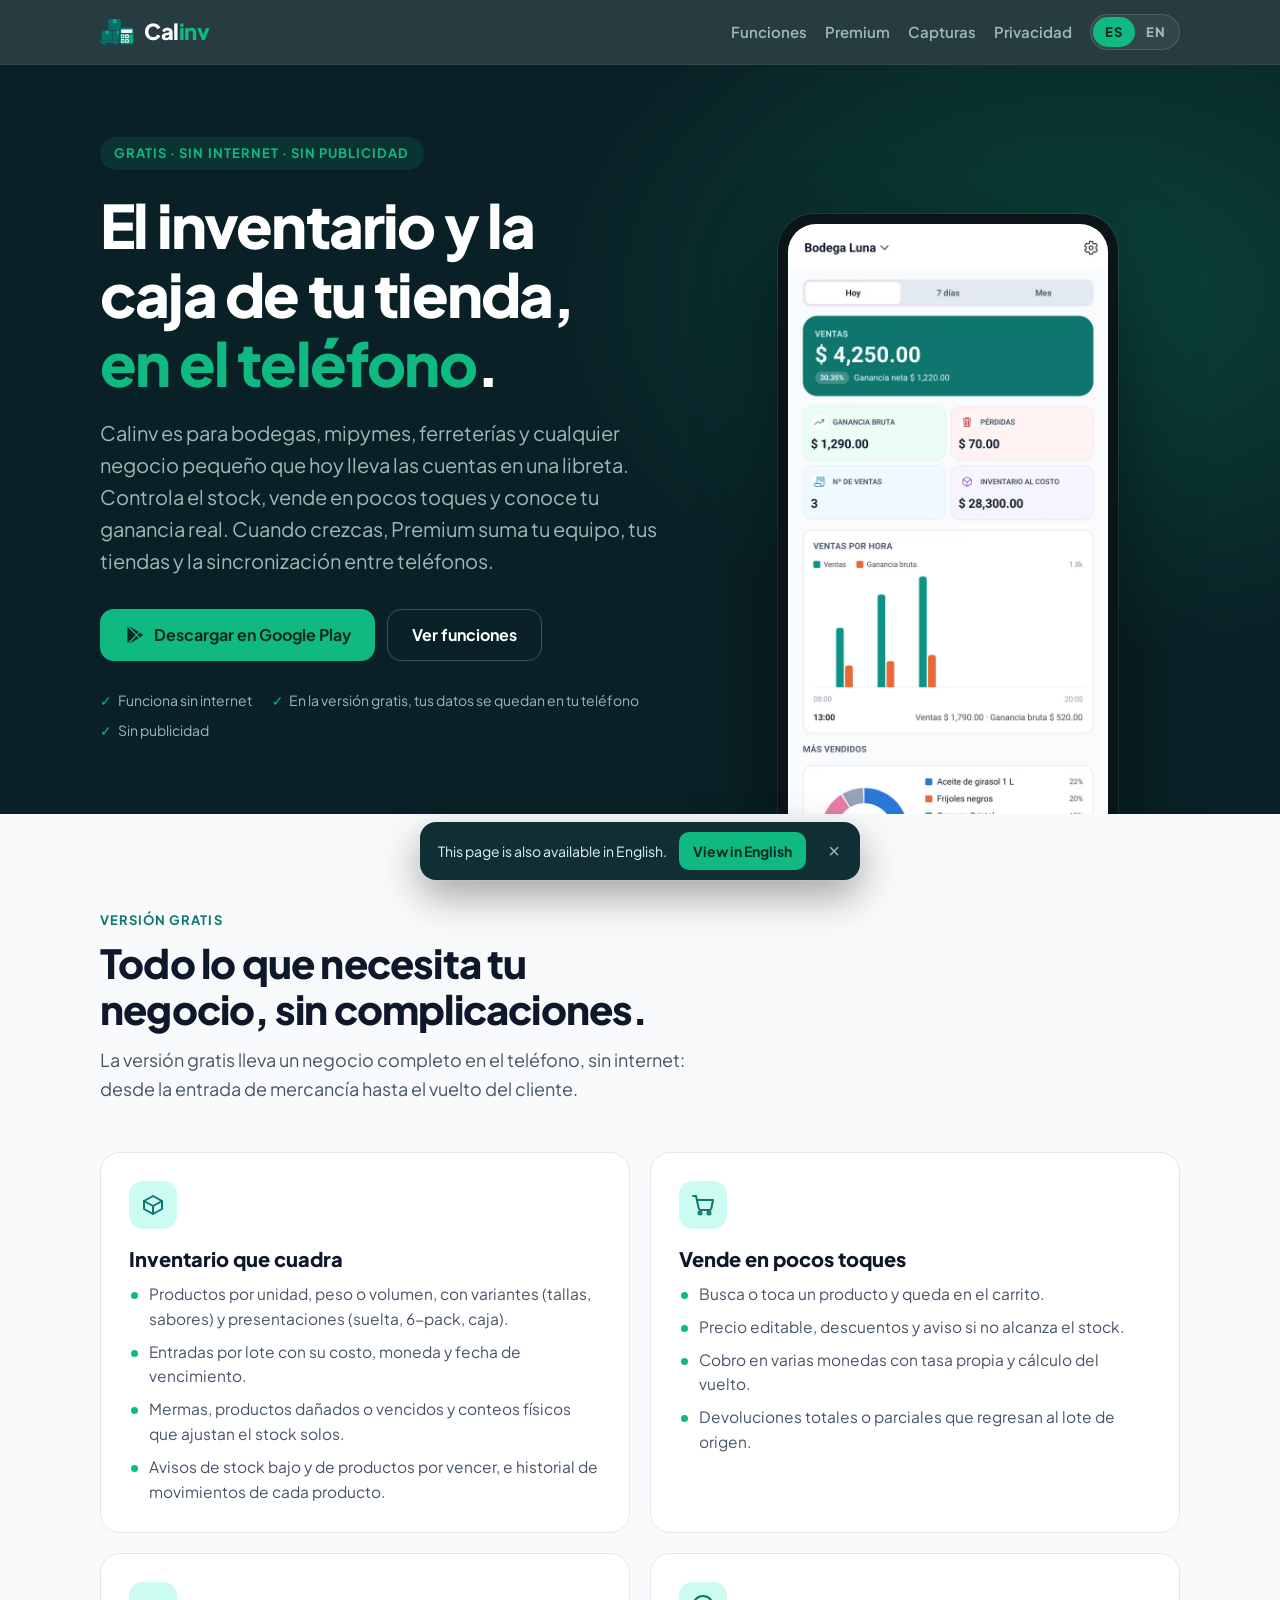
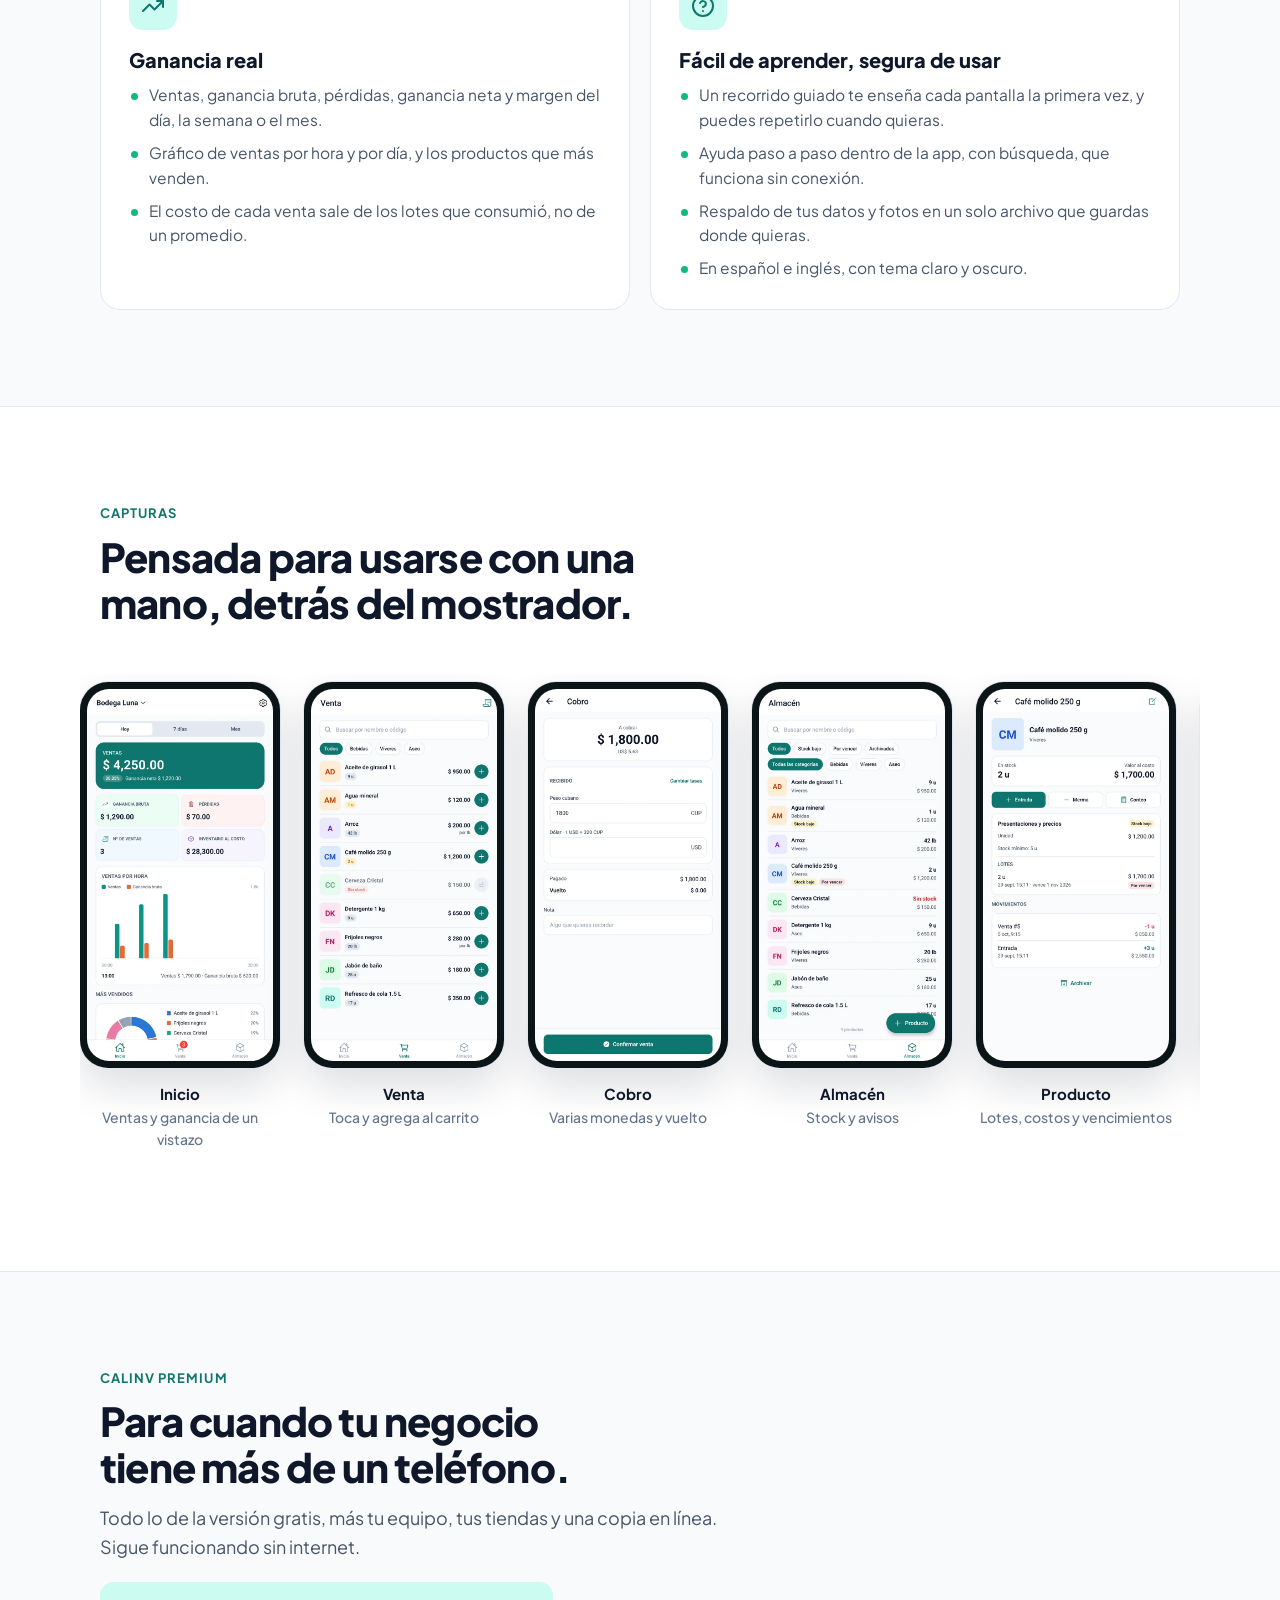
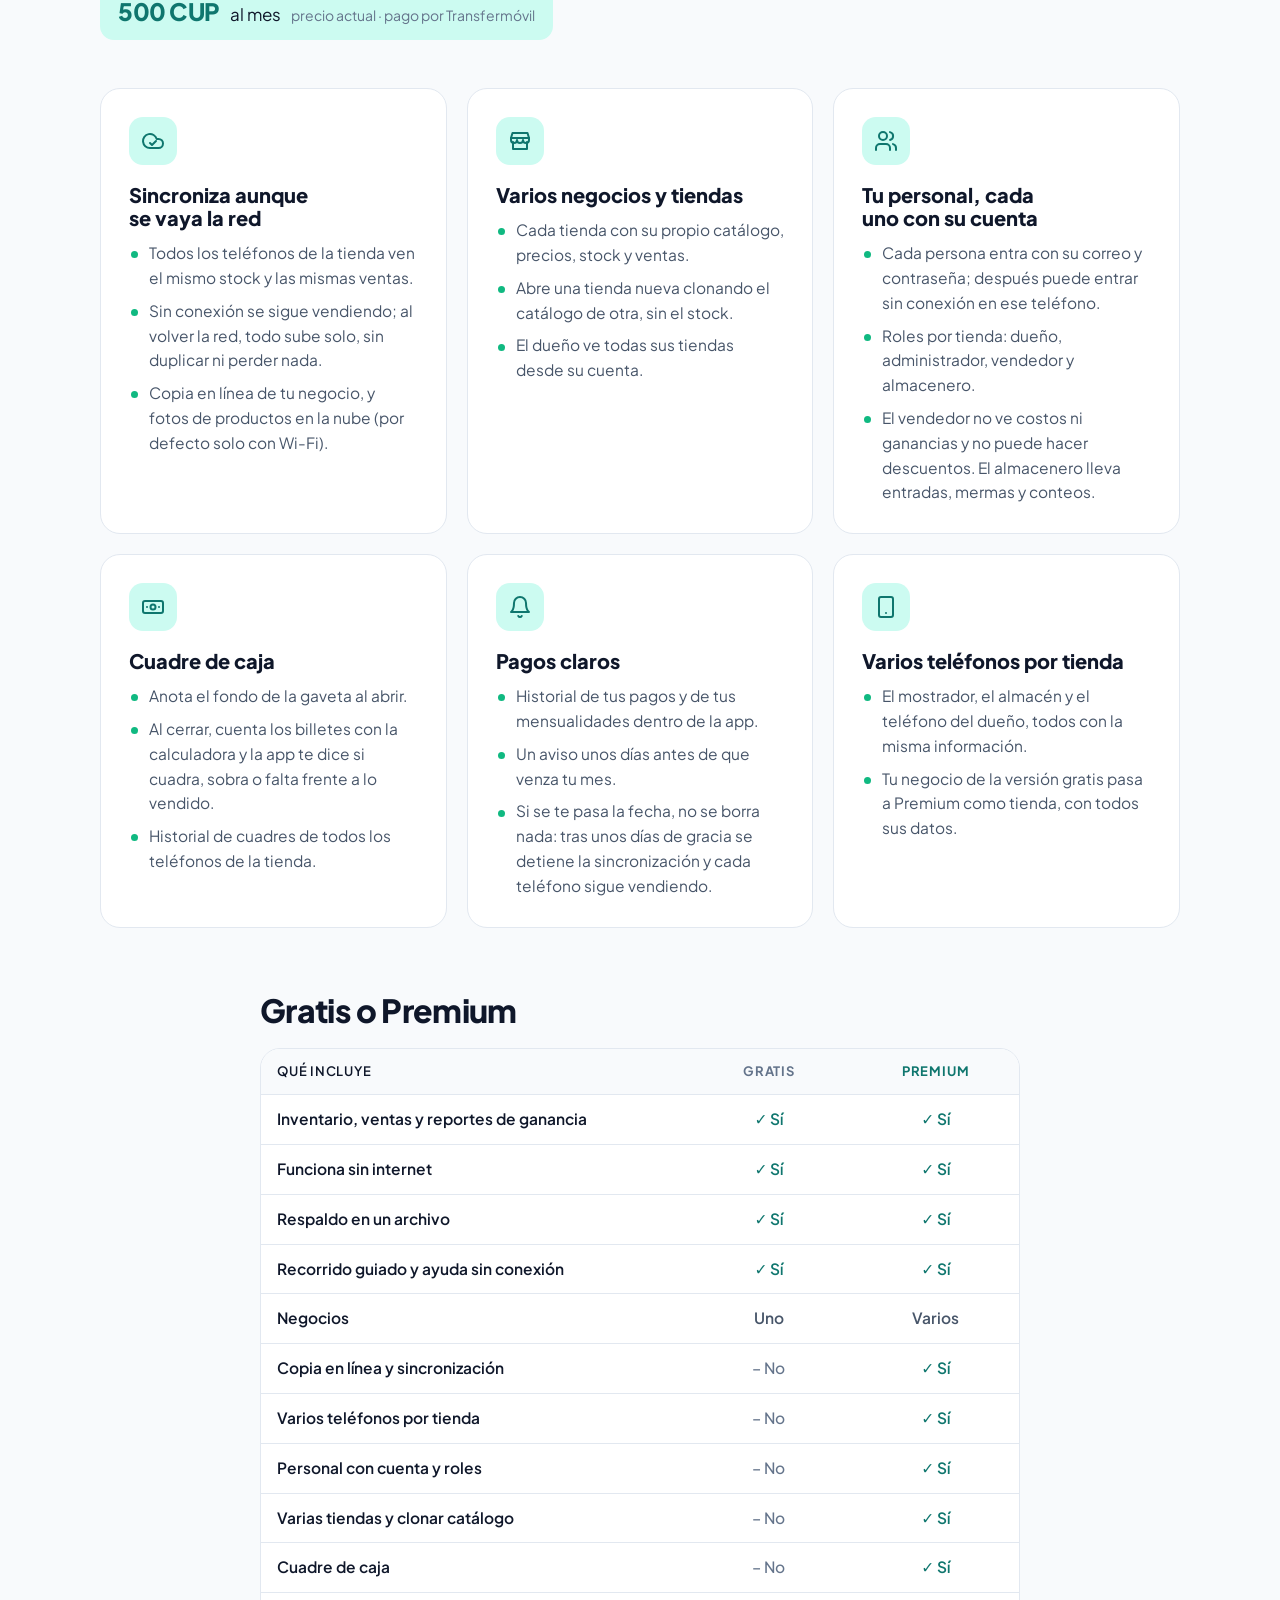
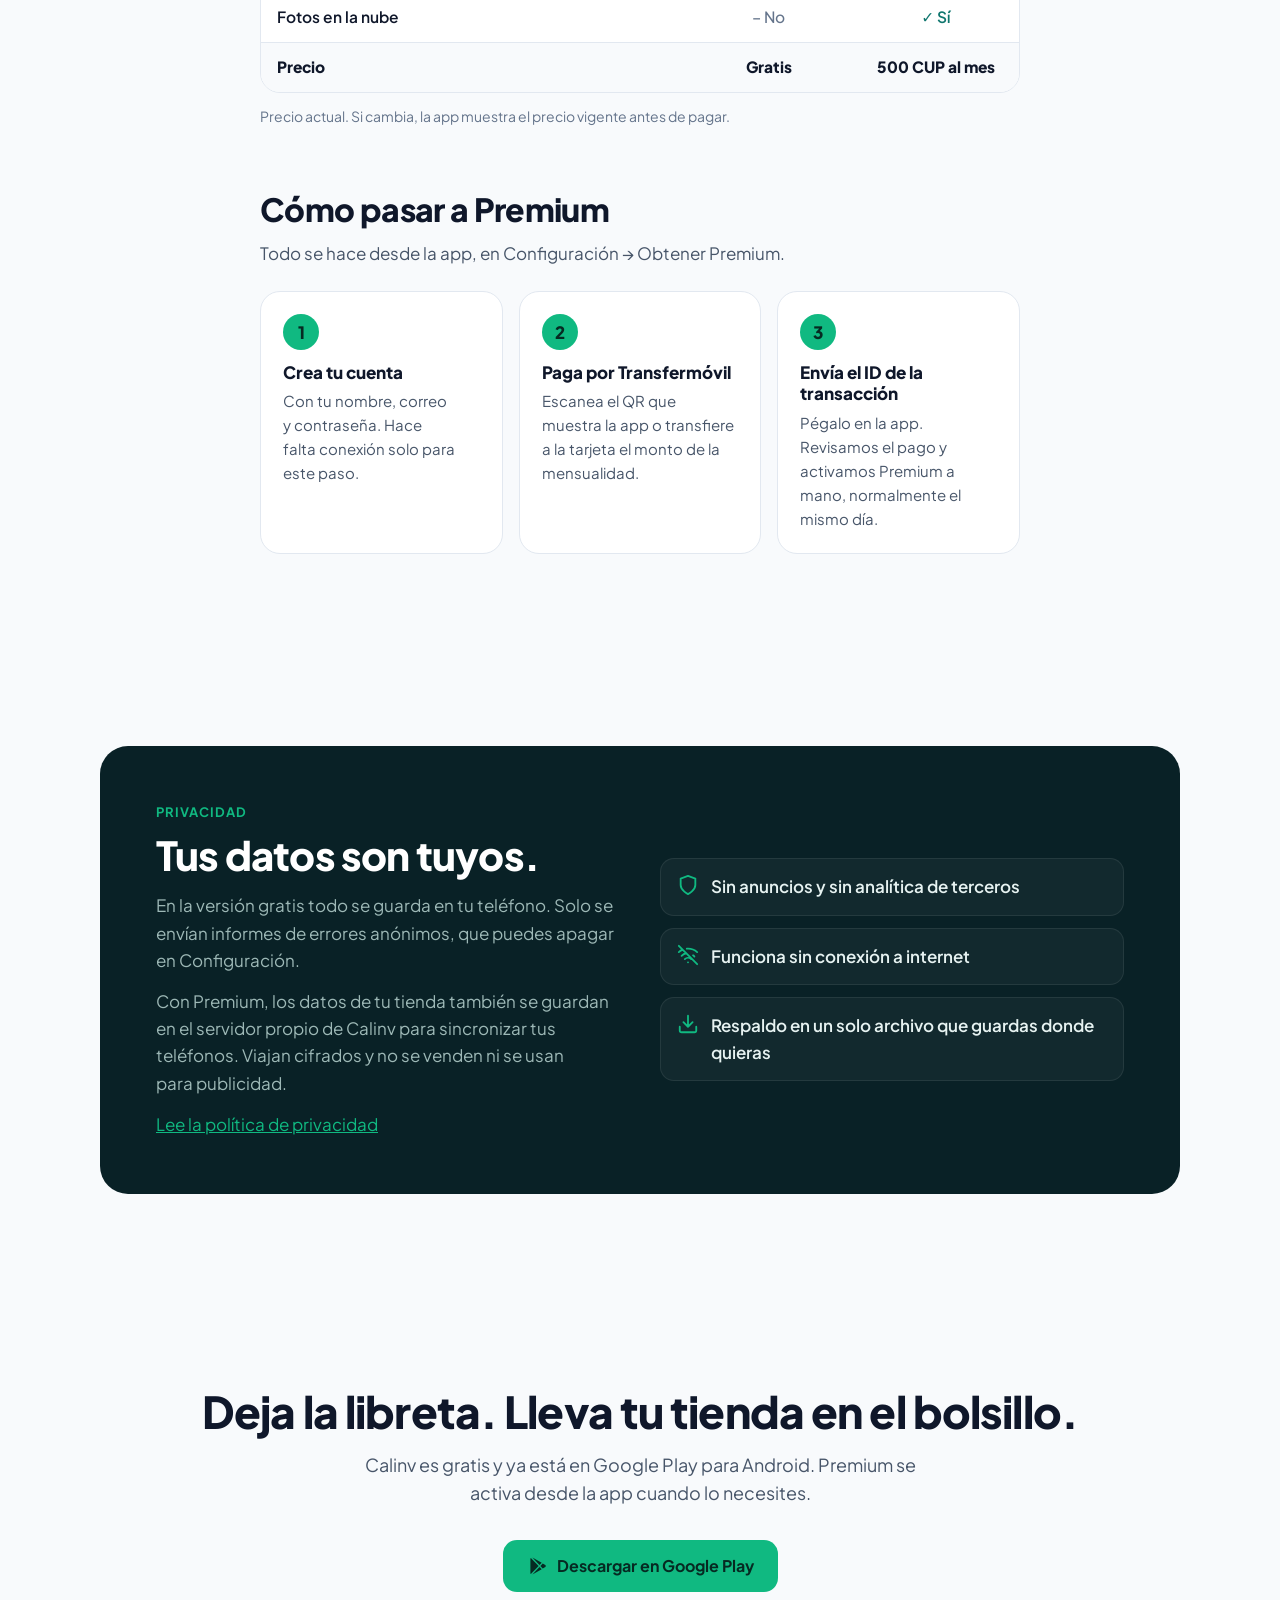
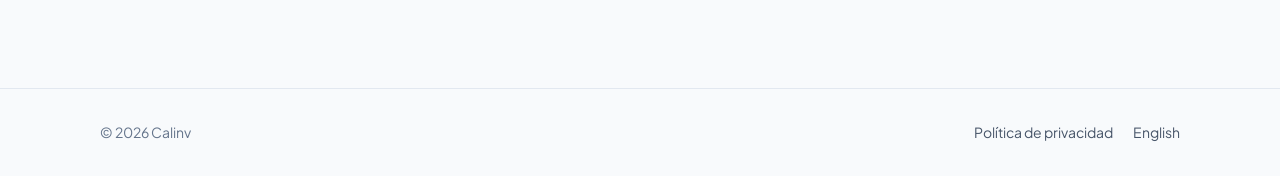
==== commit 8b2a18d3: "Landing: enlace a Google Play" ====
--- a/index.html
+++ b/index.html
@@ -4,7 +4,7 @@
   <meta charset="utf-8">
   <meta name="viewport" content="width=device-width, initial-scale=1">
   <title>Calinv: inventario y ventas para tu tienda, sin internet</title>
-  <meta name="description" content="Controla el inventario y las ventas de tu tienda desde el teléfono, sin internet. Gratis para un negocio; con Premium, sincroniza varios teléfonos, varias tiendas, tu personal y el cuadre de caja. Muy pronto en Google Play.">
+  <meta name="description" content="Controla el inventario y las ventas de tu tienda desde el teléfono, sin internet. Gratis para un negocio; con Premium, sincroniza varios teléfonos, varias tiendas, tu personal y el cuadre de caja. En Google Play.">
   <link rel="canonical" href="https://calinv.vercel.app/">
   <link rel="alternate" hreflang="es" href="https://calinv.vercel.app/">
   <link rel="alternate" hreflang="en" href="https://calinv.vercel.app/en">
@@ -53,12 +53,10 @@
           <h1>El inventario y la caja de tu tienda, <em>en el teléfono</em>.</h1>
           <p class="lead">Calinv es para bodegas, mipymes, ferreterías y cualquier negocio pequeño que hoy lleva las cuentas en una libreta. Controla el stock, vende en pocos toques y conoce tu ganancia real. Cuando crezcas, Premium suma tu equipo, tus tiendas y la sincronización entre teléfonos.</p>
           <div class="cta-row">
-            <!-- Cuando la app esté en producción, cambia este span por:
-             <a class="btn btn-primary" href="https://play.google.com/store/apps/details?id=com.calinv.app&amp;hl=es_419"> ... Descargar en Google Play</a> -->
-            <span class="btn btn-primary is-soon" aria-disabled="true">
+            <a class="btn btn-primary" href="https://play.google.com/store/apps/details?id=com.calinv.app&amp;hl=es_419" rel="noopener">
               <svg viewBox="0 0 24 24" fill="currentColor" aria-hidden="true"><path d="M4.6 2.3c-.3.3-.5.8-.5 1.4v16.6c0 .6.2 1.1.5 1.4l9.3-9.7-9.3-9.7Zm10.4 10.8 2.6 2.7-11.1 6.4 8.5-9.1Zm3.9-4 3 1.7c.9.5.9 1.9 0 2.4l-3 1.7-2.8-2.9 2.8-2.9ZM6.5 1.8l11.1 6.4-2.6 2.7-8.5-9.1Z"/></svg>
-              Muy pronto en Google Play
-            </span>
+              Descargar en Google Play
+            </a>
             <a class="btn btn-ghost" href="#funciones">Ver funciones</a>
           </div>
           <ul class="trust">
@@ -277,14 +275,12 @@
     <section class="final">
       <div class="wrap">
         <h2>Deja la libreta. Lleva tu tienda en el bolsillo.</h2>
-        <p>Calinv es gratis y llega muy pronto a Android en Google Play. Premium se activa desde la app cuando lo necesites.</p>
+        <p>Calinv es gratis y ya está en Google Play para Android. Premium se activa desde la app cuando lo necesites.</p>
         <div class="cta-row">
-          <!-- Cuando la app esté en producción, cambia este span por:
-             <a class="btn btn-primary" href="https://play.google.com/store/apps/details?id=com.calinv.app&amp;hl=es_419"> ... Descargar en Google Play</a> -->
-            <span class="btn btn-primary is-soon" aria-disabled="true">
+            <a class="btn btn-primary" href="https://play.google.com/store/apps/details?id=com.calinv.app&amp;hl=es_419" rel="noopener">
             <svg viewBox="0 0 24 24" fill="currentColor" aria-hidden="true"><path d="M4.6 2.3c-.3.3-.5.8-.5 1.4v16.6c0 .6.2 1.1.5 1.4l9.3-9.7-9.3-9.7Zm10.4 10.8 2.6 2.7-11.1 6.4 8.5-9.1Zm3.9-4 3 1.7c.9.5.9 1.9 0 2.4l-3 1.7-2.8-2.9 2.8-2.9ZM6.5 1.8l11.1 6.4-2.6 2.7-8.5-9.1Z"/></svg>
-            Muy pronto en Google Play
-          </span>
+              Descargar en Google Play
+            </a>
         </div>
       </div>
     </section>
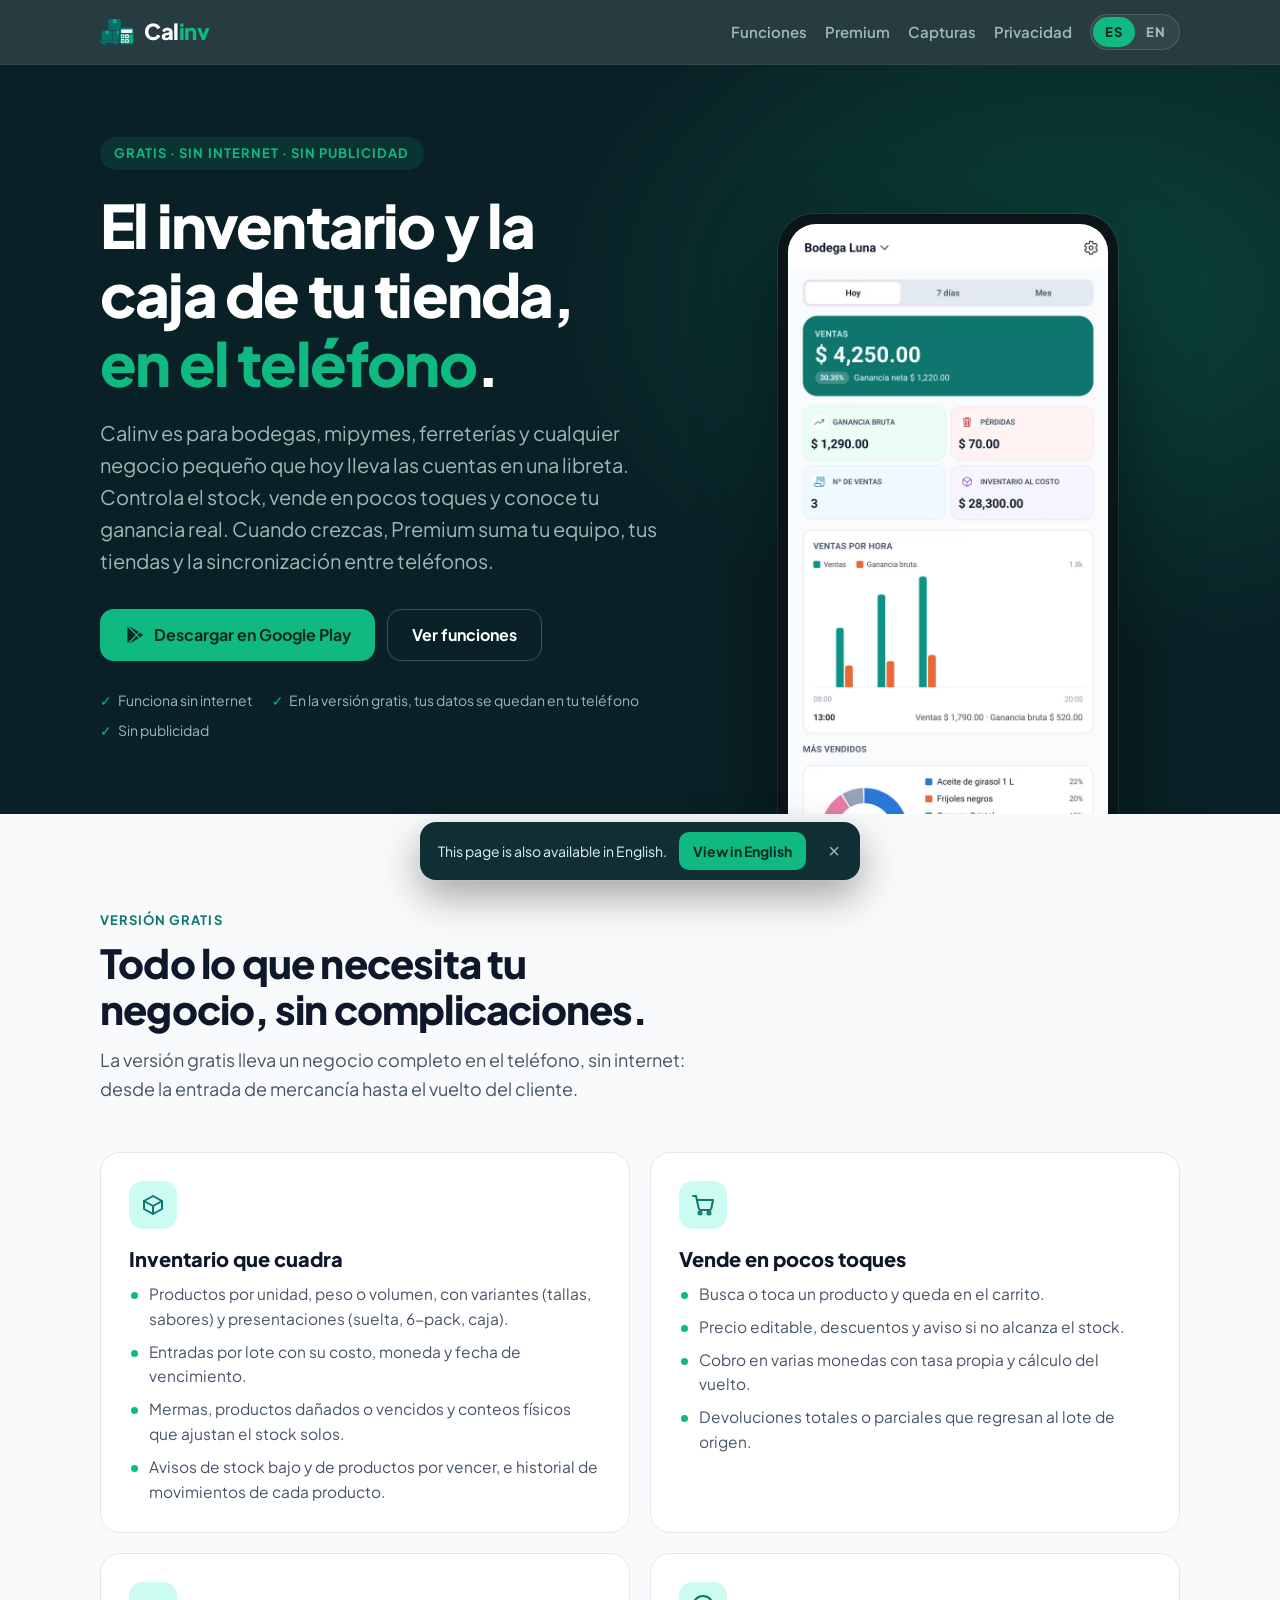
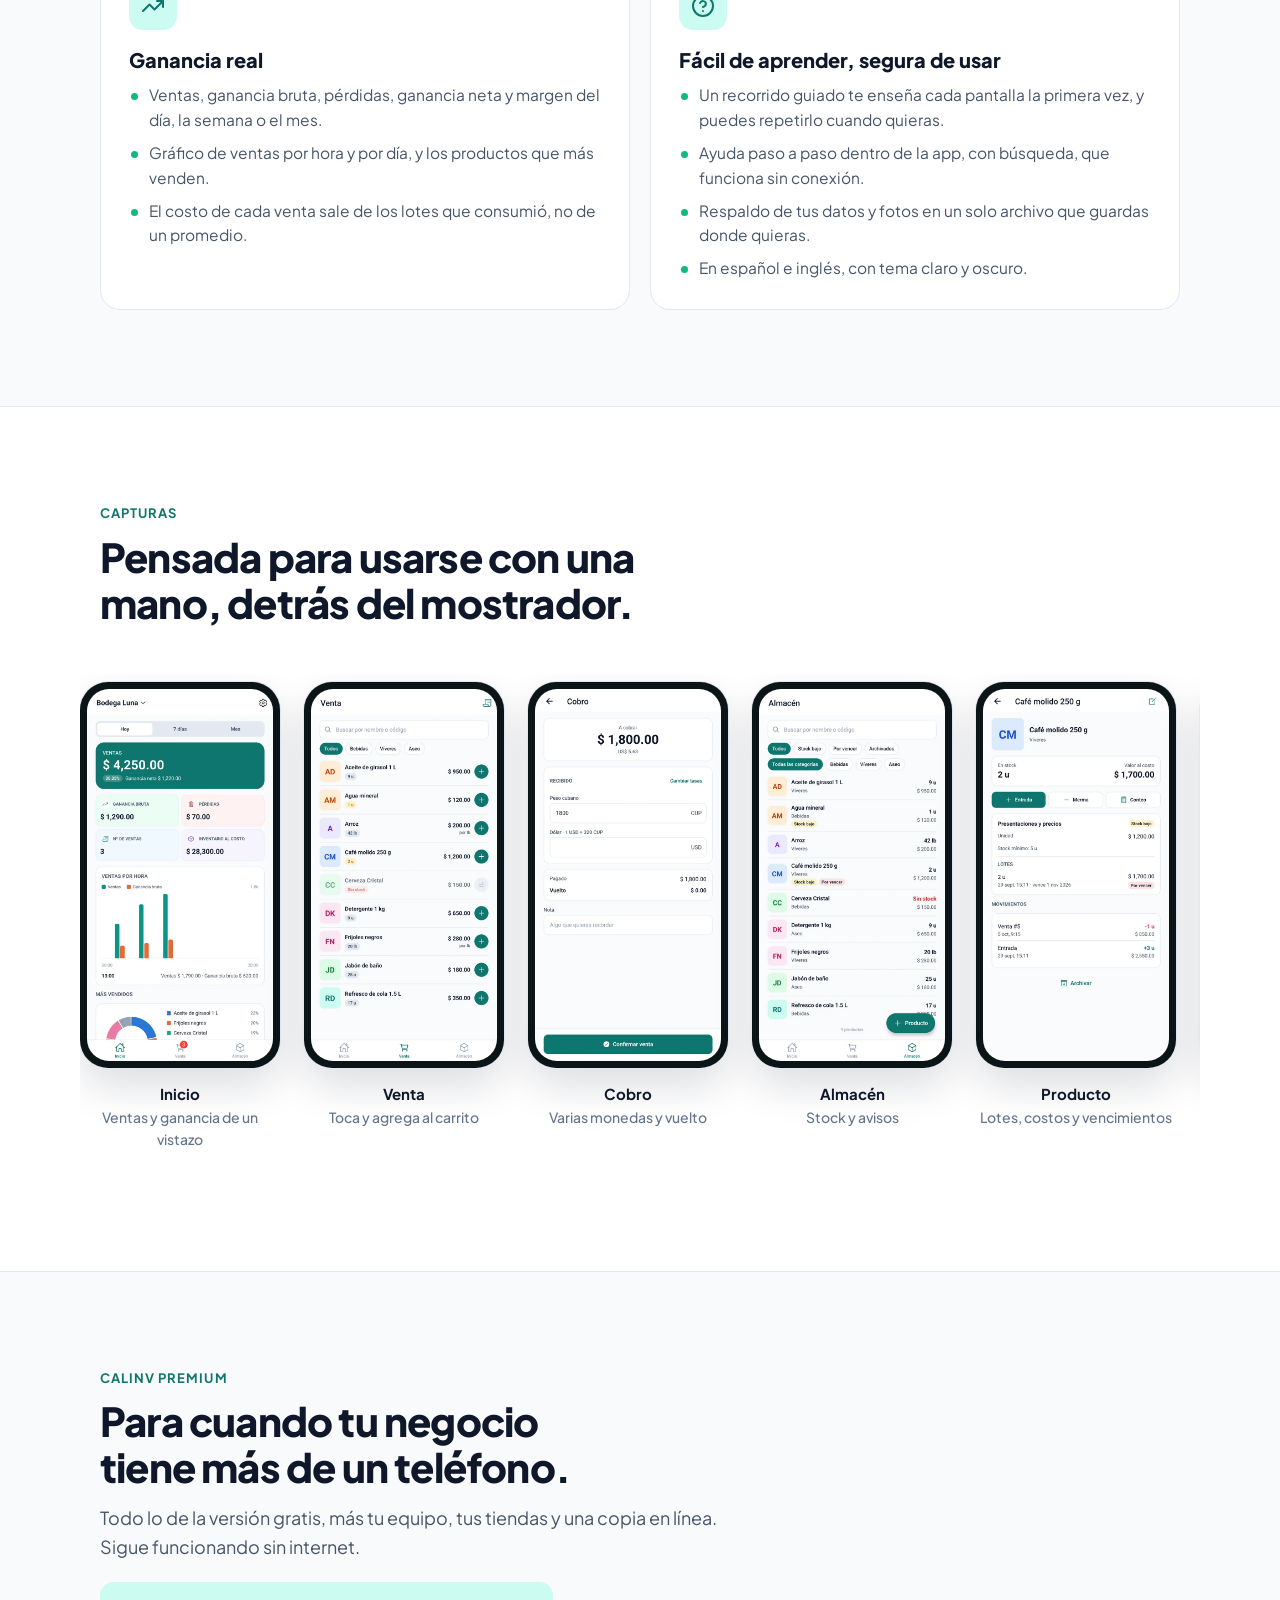
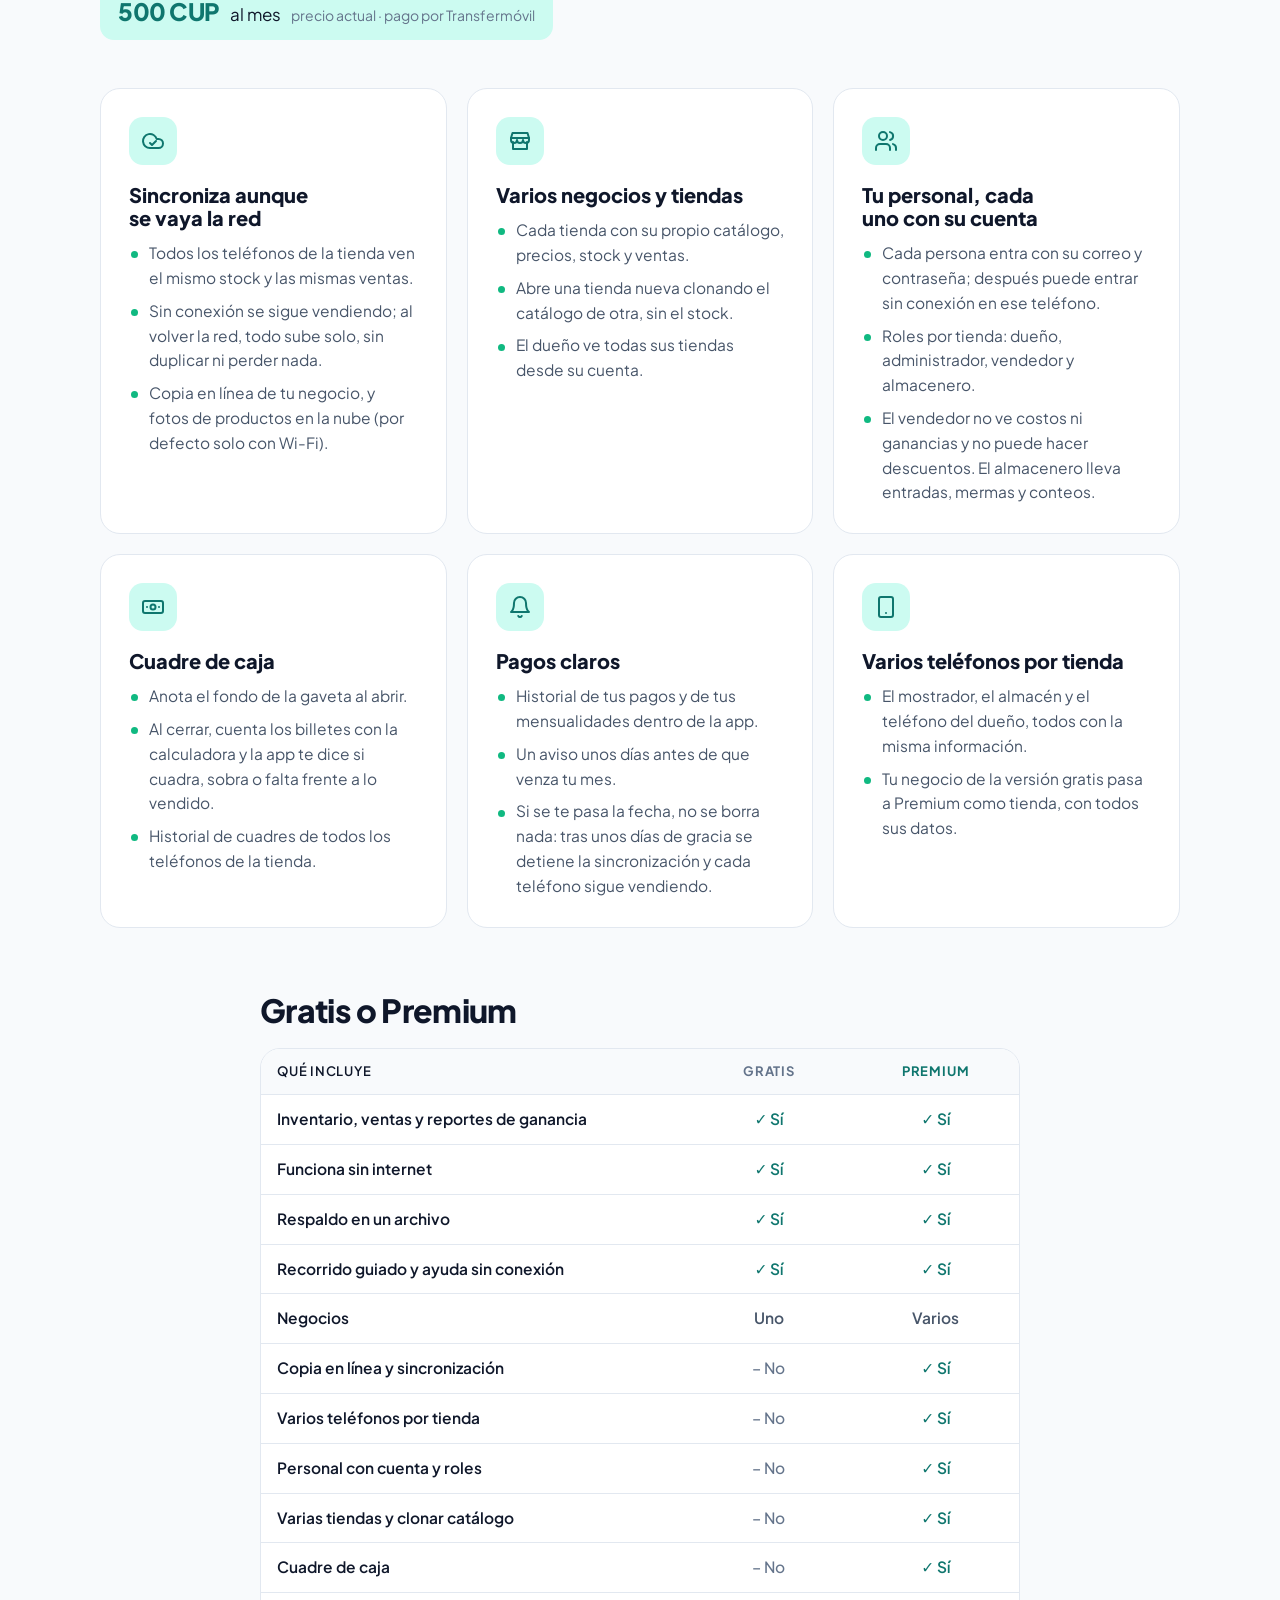
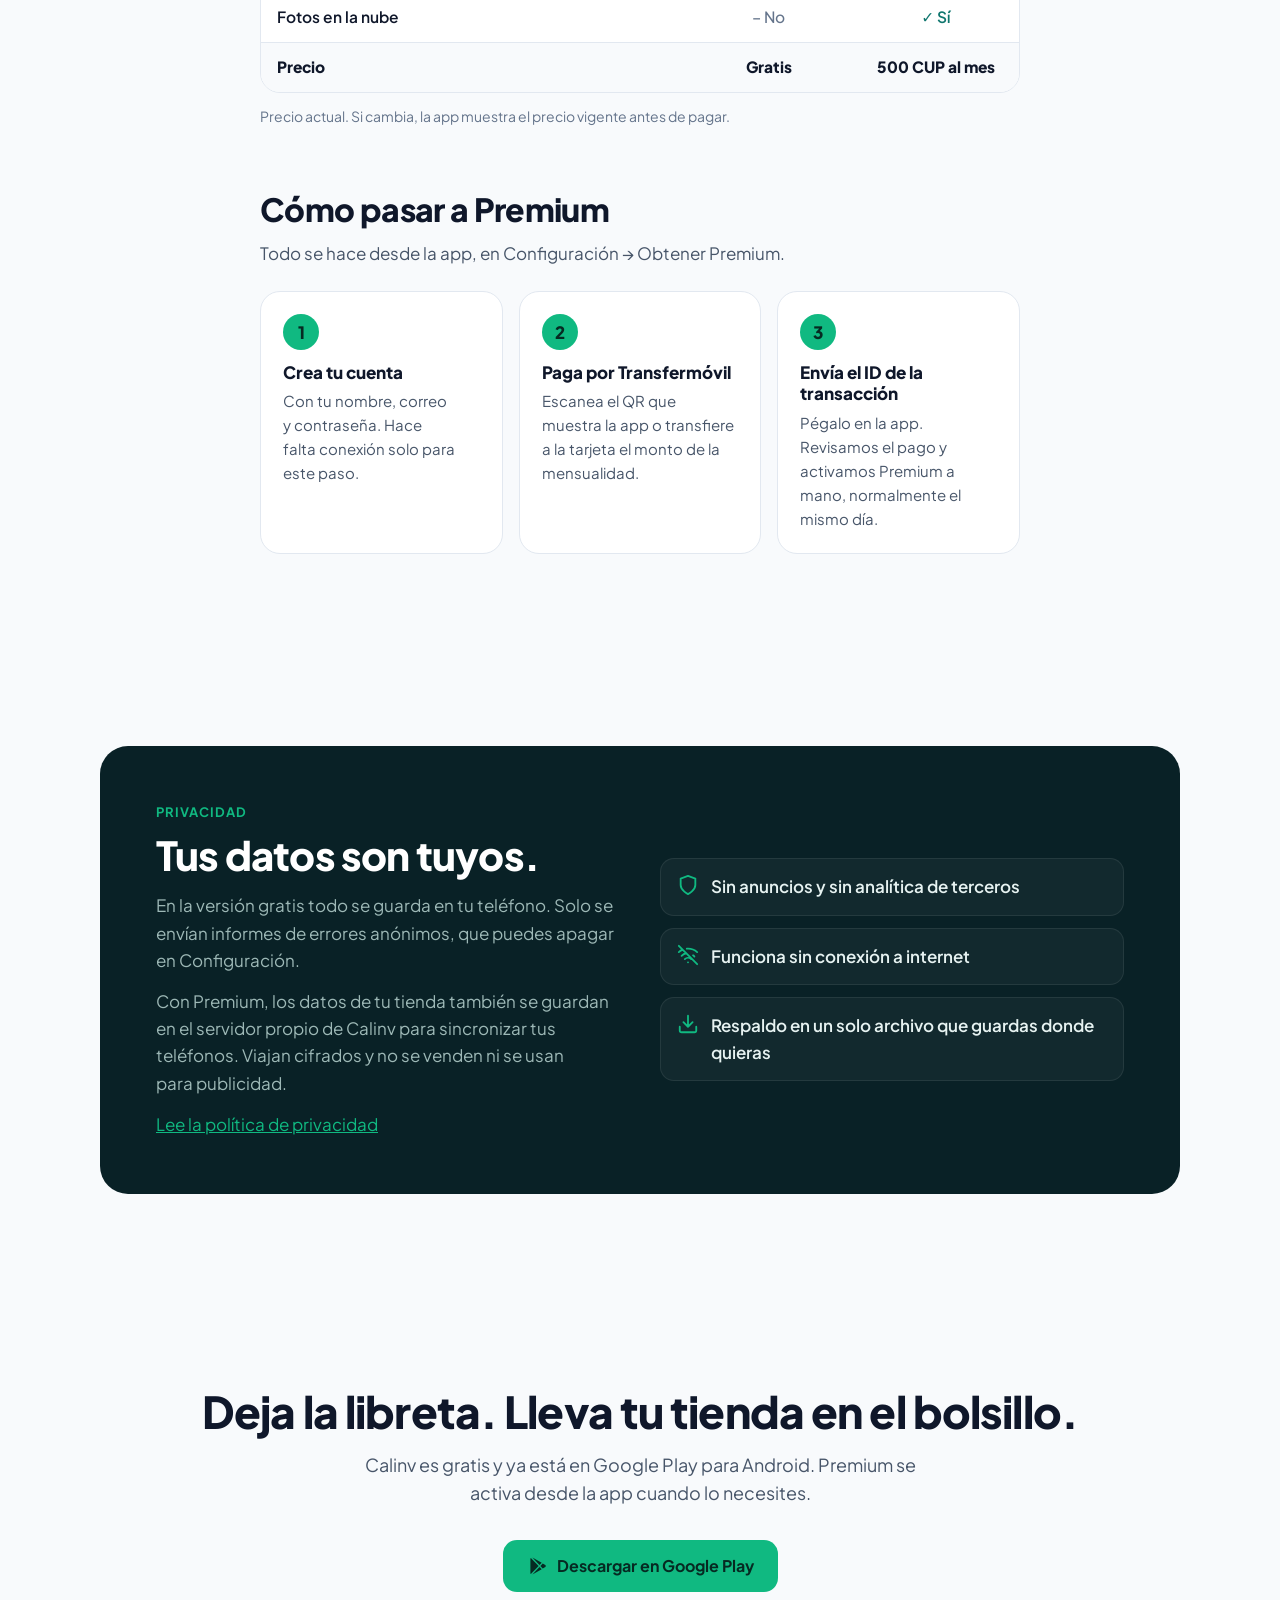
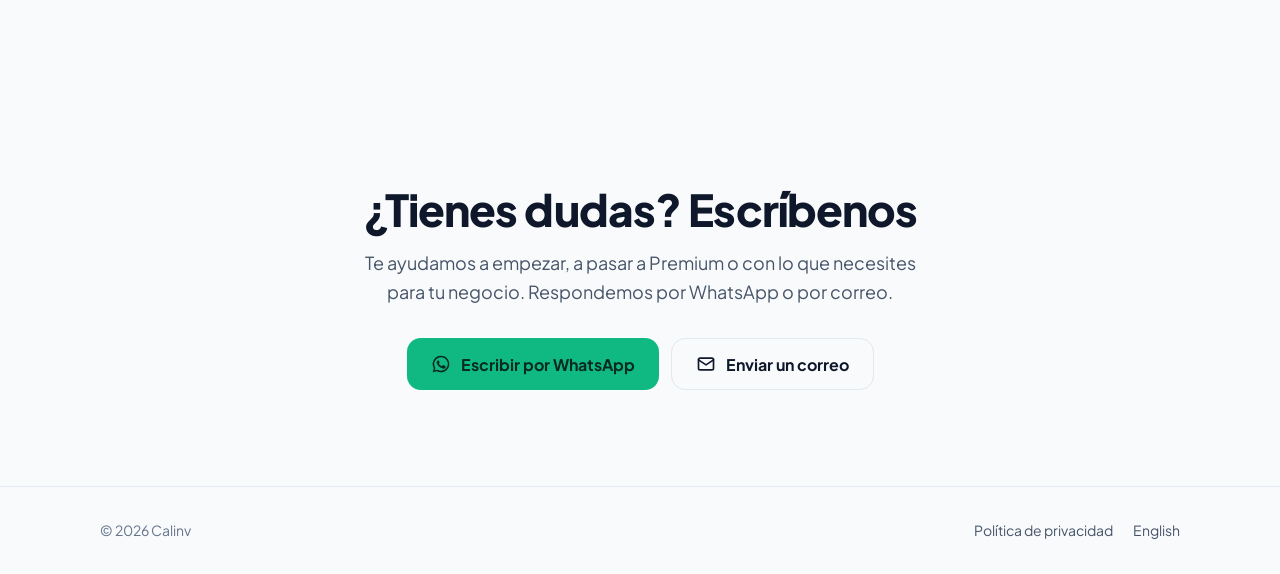
==== commit 0acf4f20: "Landing: contacto por WhatsApp y correo; correo en la privacidad" ====
--- a/index.html
+++ b/index.html
@@ -284,6 +284,22 @@
         </div>
       </div>
     </section>
+    <section class="final" id="contacto">
+      <div class="wrap">
+        <h2>¿Tienes dudas? Escríbenos</h2>
+        <p>Te ayudamos a empezar, a pasar a Premium o con lo que necesites para tu negocio. Respondemos por WhatsApp o por correo.</p>
+        <div class="cta-row">
+          <a class="btn btn-primary" href="https://wa.me/5355179245?text=Hola%2C%20quiero%20saber%20m%C3%A1s%20sobre%20Calinv." target="_blank" rel="noopener">
+            <svg viewBox="0 0 24 24" fill="currentColor" aria-hidden="true"><path d="M12 2a10 10 0 0 0-8.6 15.1L2 22l5-1.3A10 10 0 1 0 12 2Zm0 18.2a8.2 8.2 0 0 1-4.2-1.2l-.3-.2-3 .8.8-2.9-.2-.3A8.2 8.2 0 1 1 12 20.2Zm4.5-6.1c-.2-.1-1.5-.7-1.7-.8s-.4-.1-.6.1-.6.8-.8 1-.3.2-.5.1a6.7 6.7 0 0 1-3.3-2.9c-.2-.4.2-.4.7-1.3a.4.4 0 0 0 0-.4l-.8-1.8c-.2-.5-.4-.4-.6-.4h-.5a1 1 0 0 0-.7.3 3 3 0 0 0-.9 2.2 5.2 5.2 0 0 0 1.1 2.7 11.8 11.8 0 0 0 4.6 4c1.7.7 2.3.8 3.2.6a2.7 2.7 0 0 0 1.8-1.2 2.2 2.2 0 0 0 .1-1.3c0-.1-.2-.2-.5-.3Z"/></svg>
+            Escribir por WhatsApp
+          </a>
+          <a class="btn btn-ghost" href="mailto:jorgegmdgonzalez@gmail.com?subject=Consulta%20sobre%20Calinv">
+            <svg viewBox="0 0 24 24" fill="none" stroke="currentColor" stroke-width="2" stroke-linecap="round" stroke-linejoin="round" aria-hidden="true"><rect x="3" y="5" width="18" height="14" rx="2"/><path d="m3 7 9 6 9-6"/></svg>
+            Enviar un correo
+          </a>
+        </div>
+      </div>
+    </section>
   </main>
 
   <footer class="site-footer">
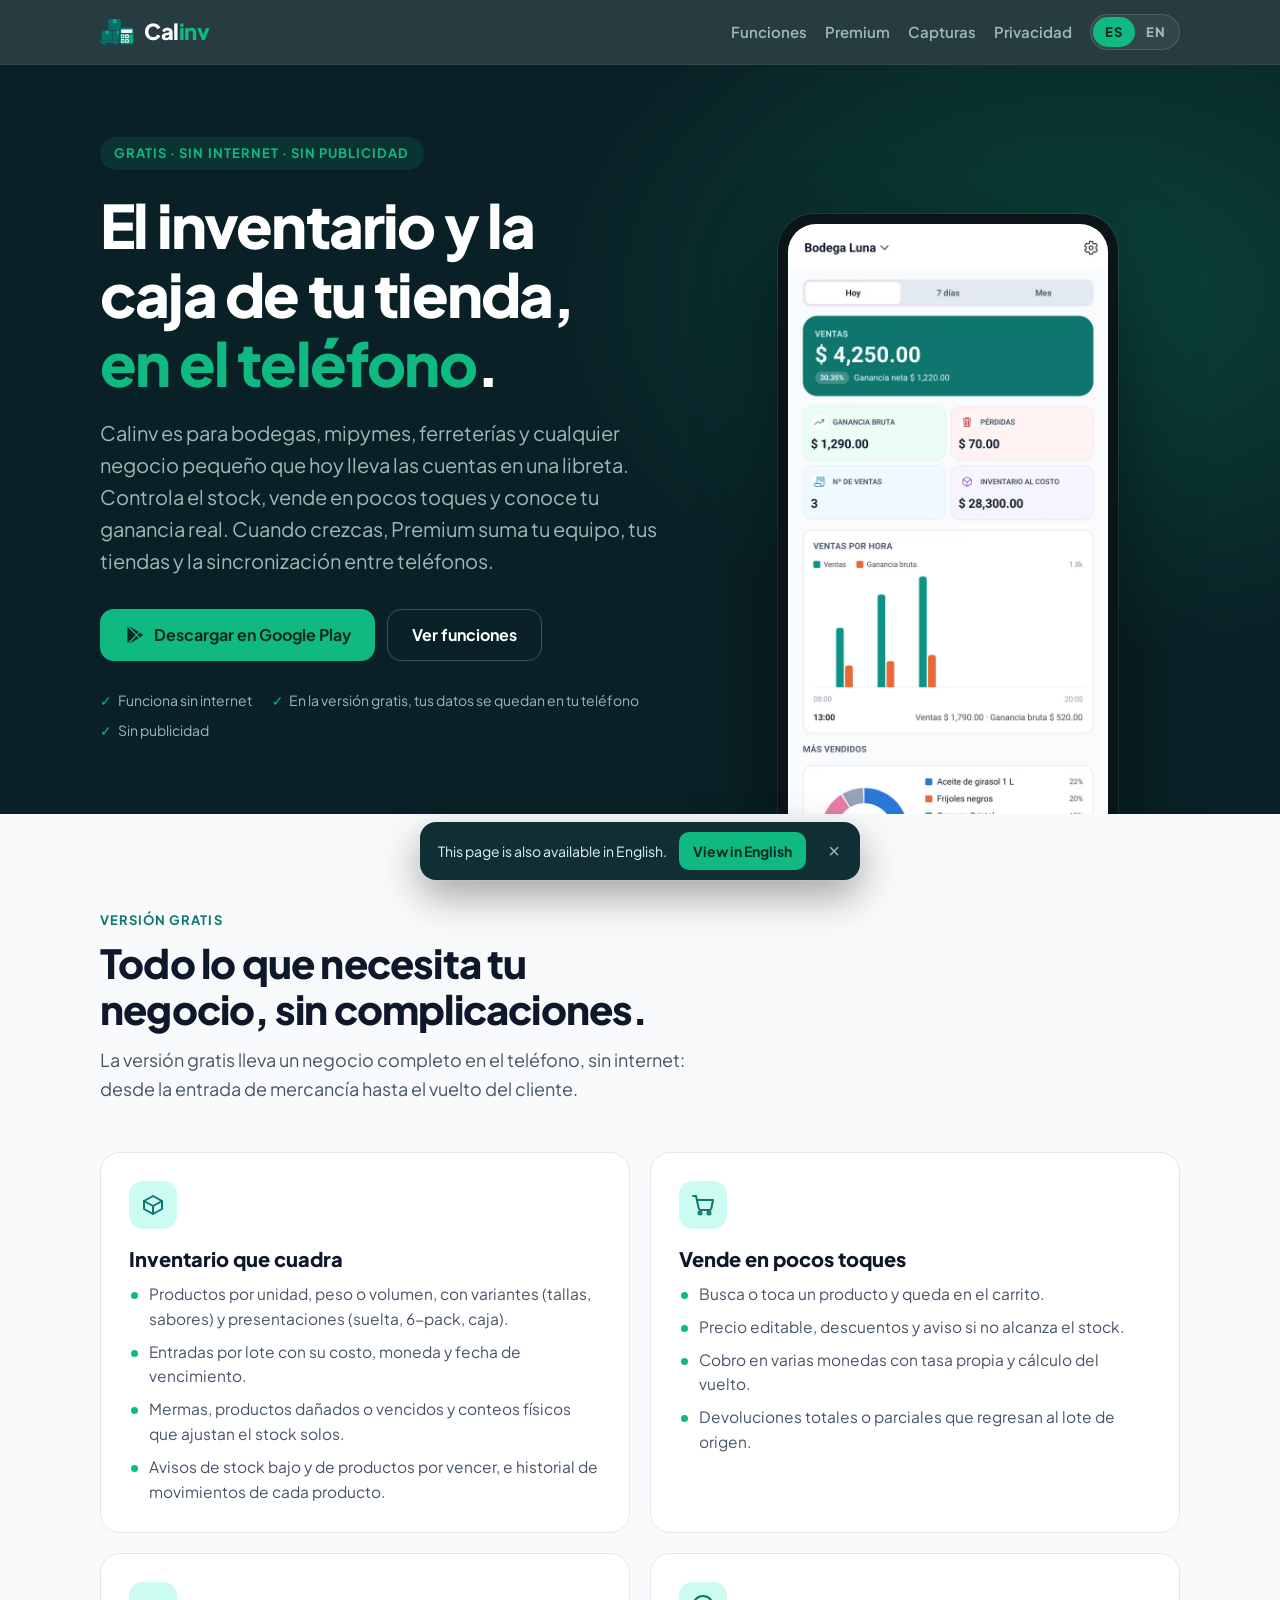
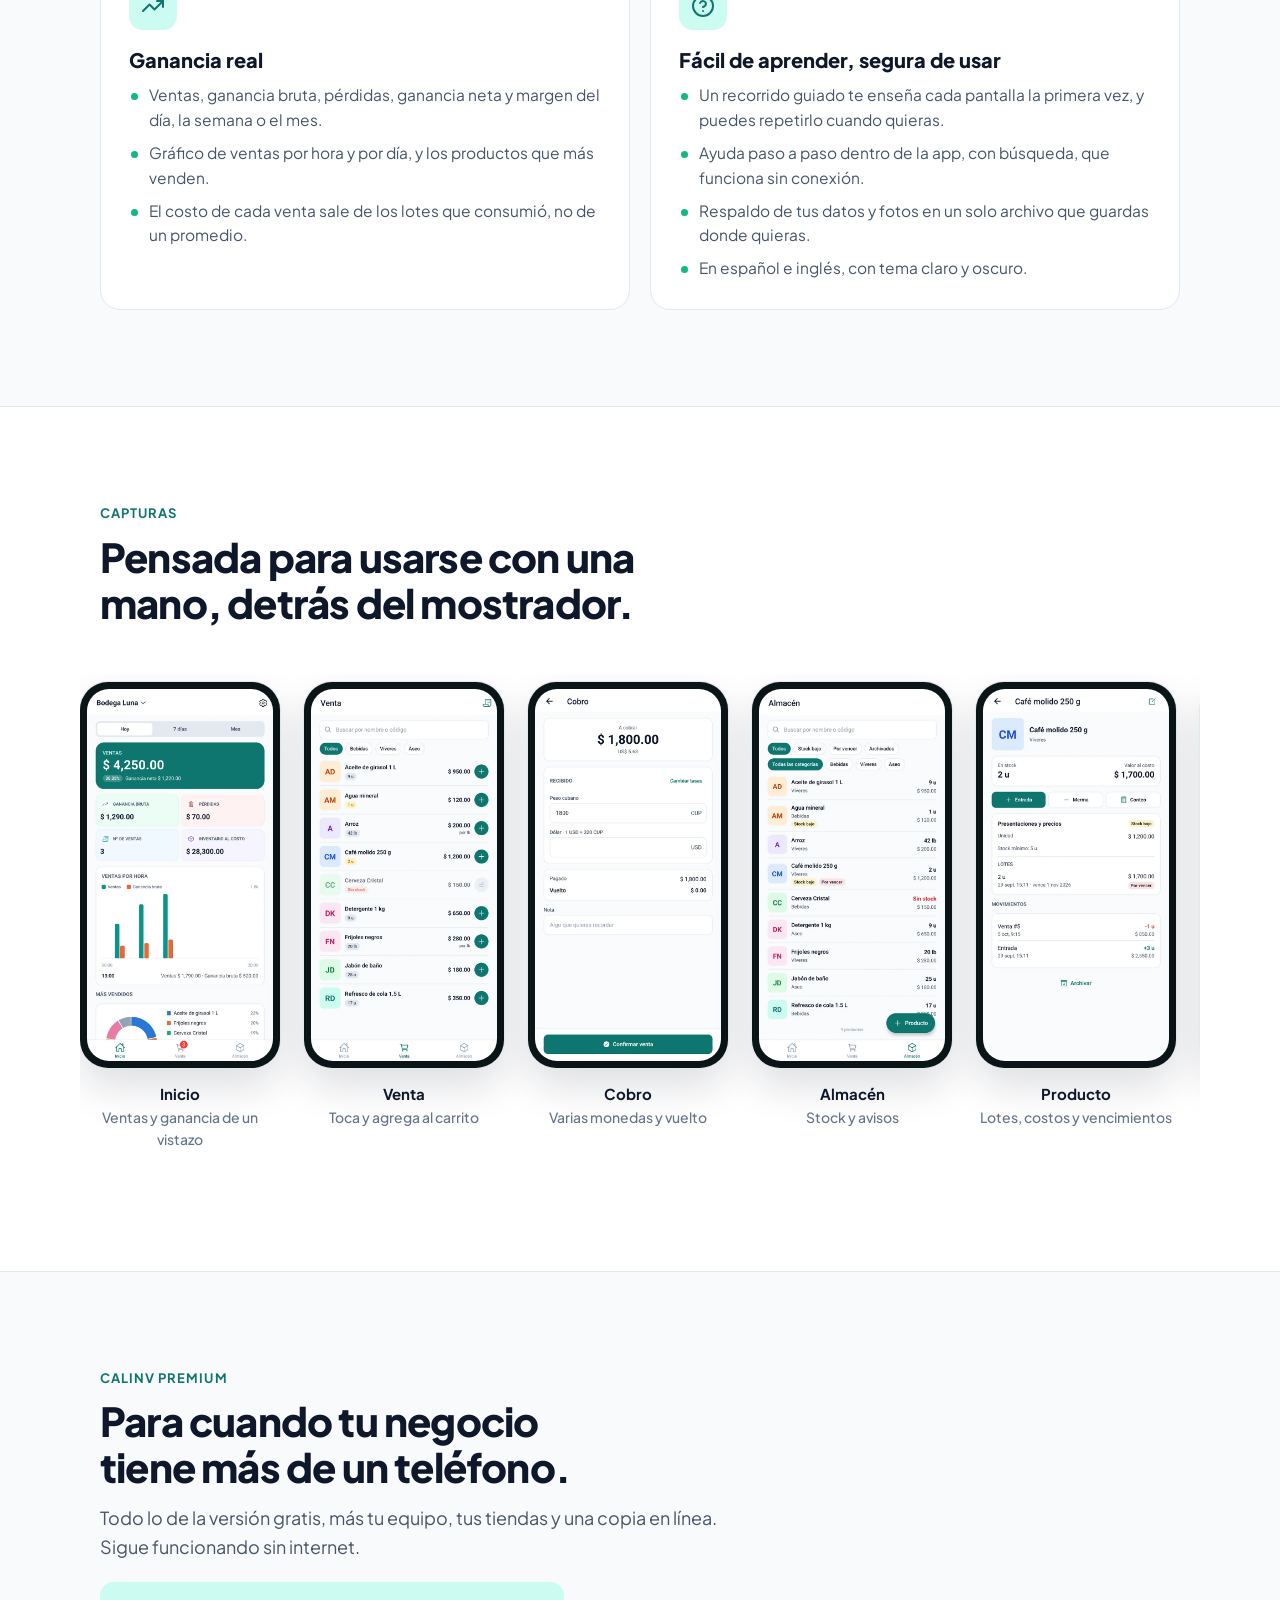
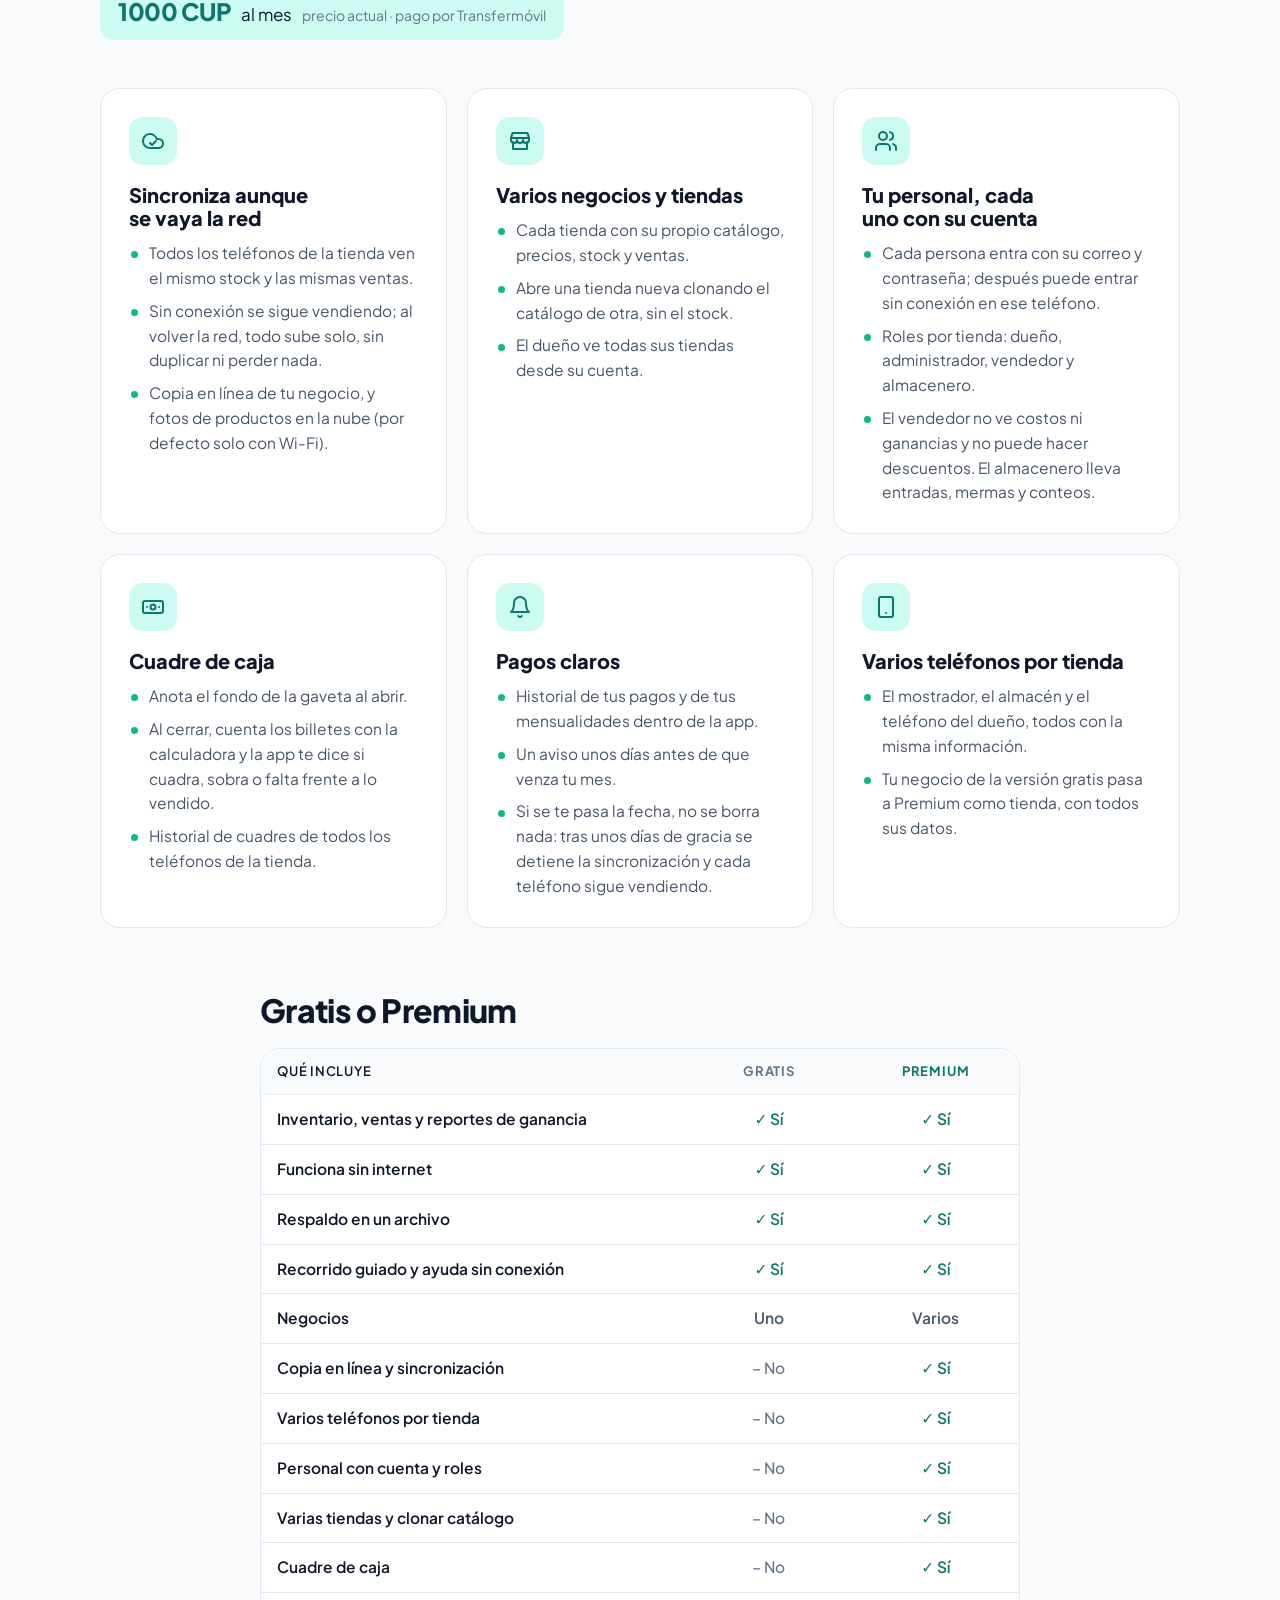
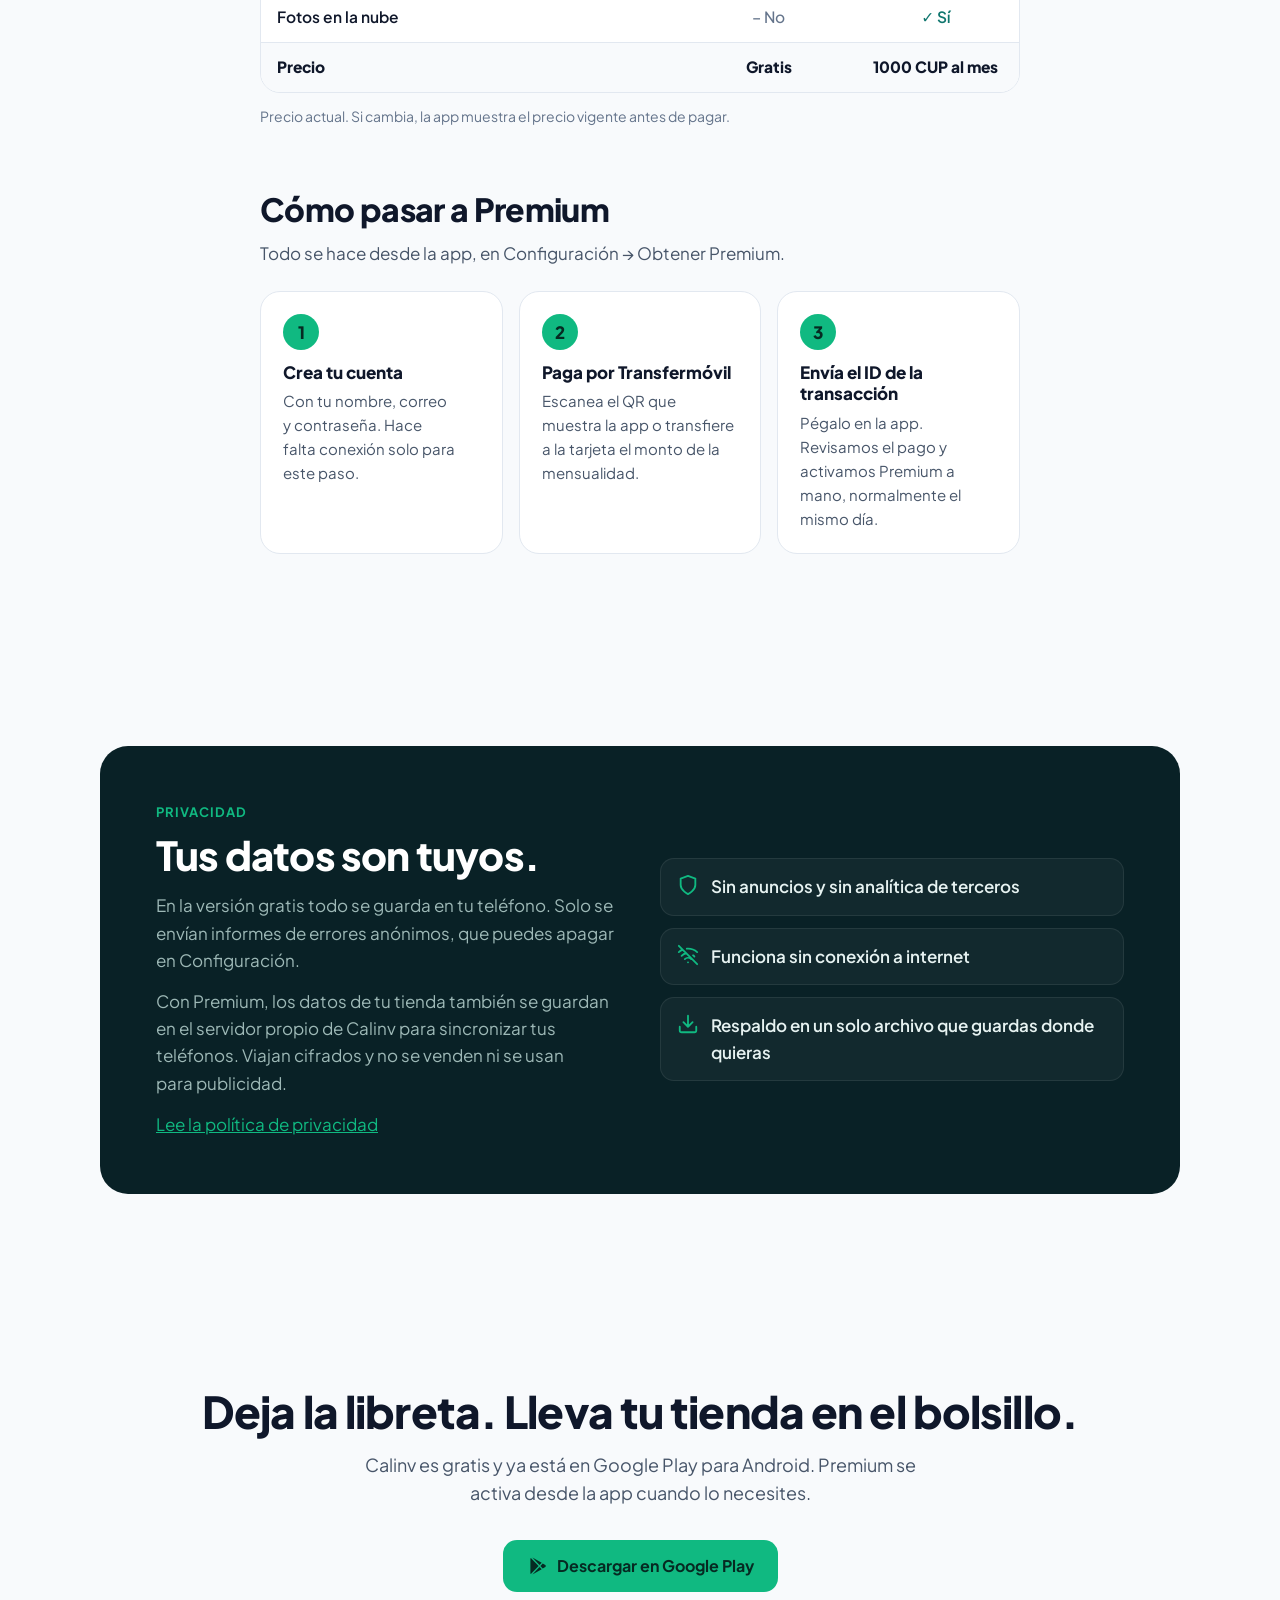
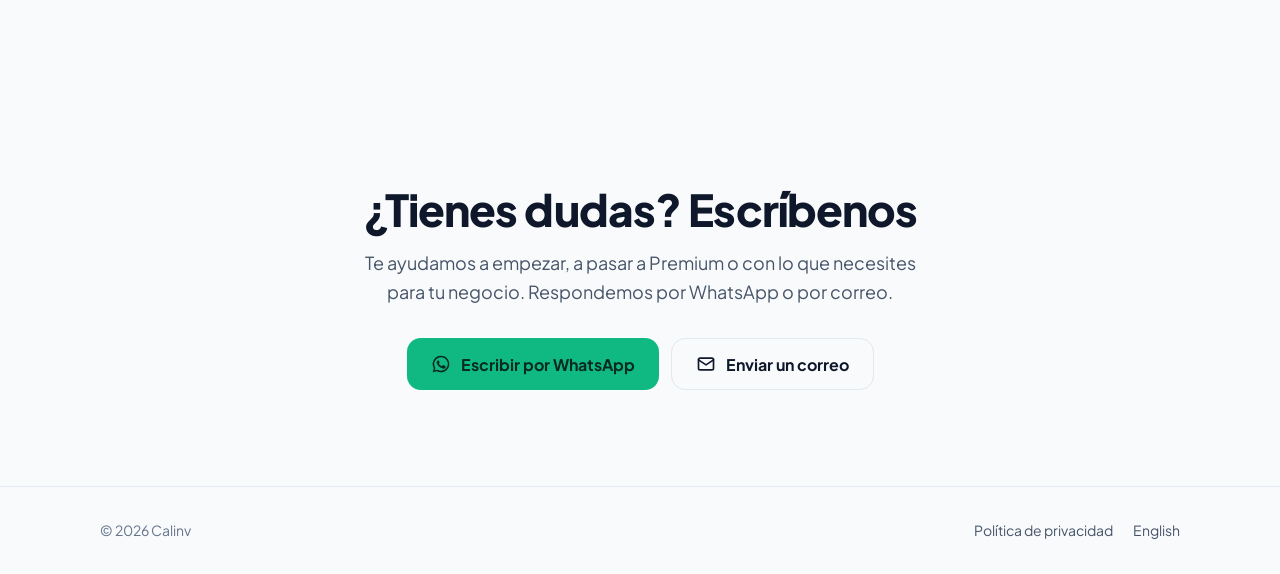
==== commit 621fcf37: "Landing: Premium a 1000 CUP al mes" ====
--- a/index.html
+++ b/index.html
@@ -147,7 +147,7 @@
           <div class="kicker">Calinv Premium</div>
           <h2>Para cuando tu negocio tiene más de un teléfono.</h2>
           <p>Todo lo de la versión gratis, más tu equipo, tus tiendas y una copia en línea. Sigue funcionando sin internet.</p>
-          <p class="price-tag"><strong>500 CUP</strong> al mes <span>precio actual · pago por Transfermóvil</span></p>
+          <p class="price-tag"><strong>1000 CUP</strong> al mes <span>precio actual · pago por Transfermóvil</span></p>
         </div>
         <div class="features features-3">
           <article class="feature">
@@ -223,7 +223,7 @@
               <tr><th scope="row">Varias tiendas y clonar catálogo</th><td class="no">No</td><td class="yes">Sí</td></tr>
               <tr><th scope="row">Cuadre de caja</th><td class="no">No</td><td class="yes">Sí</td></tr>
               <tr><th scope="row">Fotos en la nube</th><td class="no">No</td><td class="yes">Sí</td></tr>
-              <tr class="price-row"><th scope="row">Precio</th><td>Gratis</td><td>500 CUP al mes</td></tr>
+              <tr class="price-row"><th scope="row">Precio</th><td>Gratis</td><td>1000 CUP al mes</td></tr>
             </tbody>
           </table>
           <p class="compare-note">Precio actual. Si cambia, la app muestra el precio vigente antes de pagar.</p>
